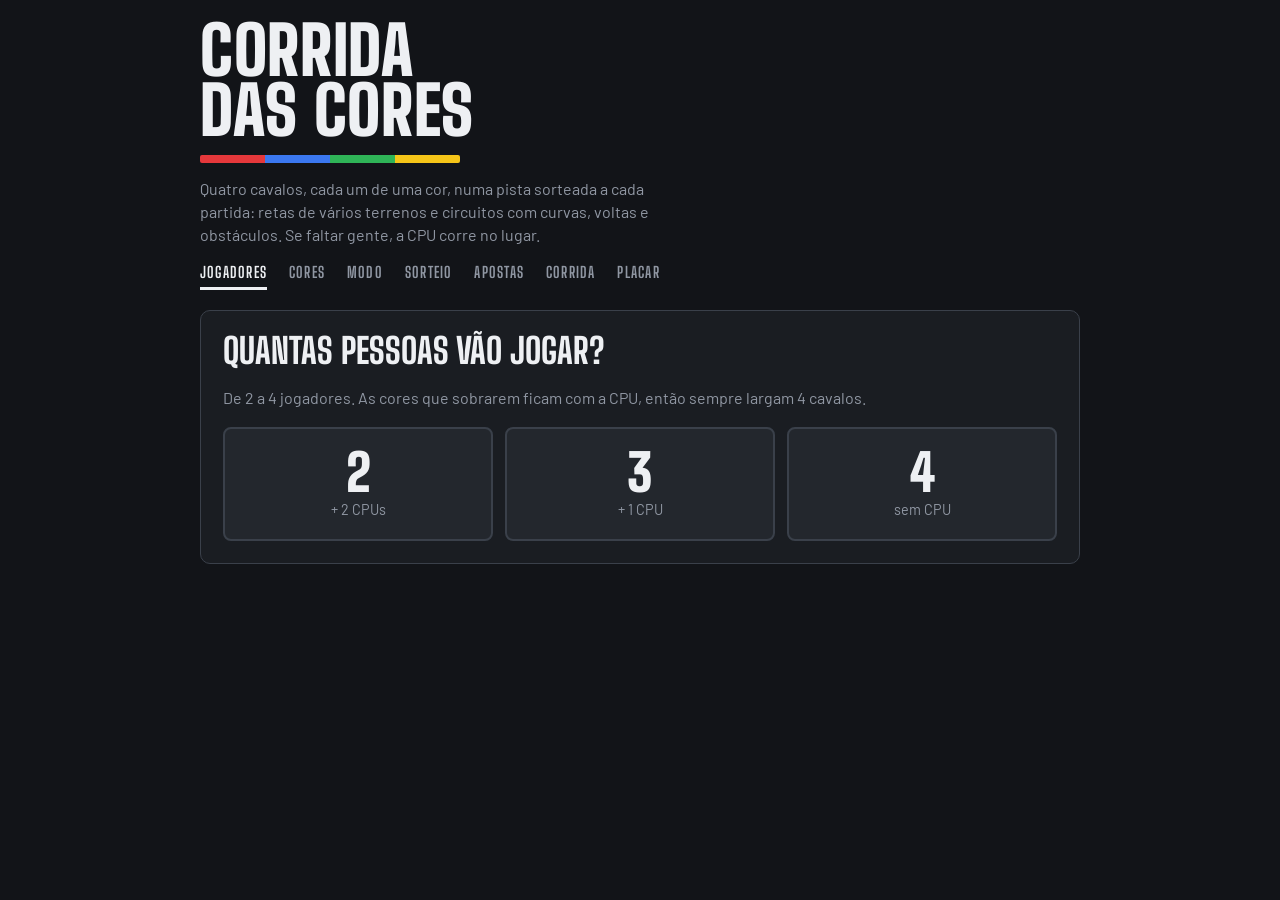
==== Corrida_das_Cores.html @ 442c58a1 "Add files via upload" ====
<!doctype html><html><head><meta charset=utf8><meta name=viewport content="width=device-width,initial-scale=1,viewport-fit=cover"><style>:root{color-scheme:light;box-sizing:border-box;padding-top:env(safe-area-inset-top,0px);padding-bottom:env(safe-area-inset-bottom,0px)}html{scroll-padding-top:env(safe-area-inset-top,0px)}body{margin:0;padding:0;font:14px -apple-system,BlinkMacSystemFont,sans-serif;background:#fff;color:#000}img{max-width:100%}[hidden]:not([hidden=until-found i]){display:none!important}</style></head><body>
<title>Corrida das Cores</title>
<meta name="claude:viewport-fit-sides" content="cover">
<link rel="preconnect" href="https://fonts.googleapis.com">
<link rel="preconnect" href="https://fonts.gstatic.com" crossorigin>
<link rel="stylesheet" href="https://fonts.googleapis.com/css2?family=Barlow:wght@400;500;600&family=Big+Shoulders+Display:wght@700;800;900&display=swap">
<style>
/* Layout: uma coluna central. Cabeçalho, trilha de etapas, painel do passo atual.
   Na corrida, a pista ocupa a largura toda e o placar fica logo abaixo. */
:root {
  --asphalt: #121418;
  --panel: #1a1d22;
  --road: #23272d;
  --line: #3a404a;
  --ink: #eef0f3;
  --muted: #9097a3;
  --red: #e5383b;
  --blue: #3b78f0;
  --green: #2fb457;
  --yellow: #f5c518;
  --display: "Big Shoulders Display", "Arial Narrow", Impact, sans-serif;
  --body: "Barlow", system-ui, -apple-system, "Segoe UI", sans-serif;
  --cw: 68px;
  --fin: 14px;
  color-scheme: dark;
}
* { box-sizing: border-box; }
[hidden] { display: none !important; }
body {
  background: var(--asphalt);
  color: var(--ink);
  font-family: var(--body);
  font-size: 16px;
  line-height: 1.45;
  padding-block: 20px 40px;
  padding-left: max(16px, env(safe-area-inset-left, 0px));
  padding-right: max(16px, env(safe-area-inset-right, 0px));
}
main { max-width: 880px; margin: 0 auto; display: flex; flex-direction: column; gap: 20px; }
button { font: inherit; color: inherit; cursor: pointer; }
button:focus-visible { outline: 3px solid var(--ink); outline-offset: 3px; }

header { display: flex; flex-direction: column; gap: 14px; }
h1 {
  margin: 0; font-family: var(--display); font-weight: 900; text-transform: uppercase;
  font-size: clamp(2.4rem, 9vw, 4.2rem); line-height: .9; letter-spacing: .01em; text-wrap: balance;
}
h1 span { display: inline-block; }
.stripe { display: flex; height: 8px; border-radius: 2px; overflow: hidden; max-width: 260px; }
.stripe i { flex: 1; }
.stripe i:nth-child(1) { background: var(--red); }
.stripe i:nth-child(2) { background: var(--blue); }
.stripe i:nth-child(3) { background: var(--green); }
.stripe i:nth-child(4) { background: var(--yellow); }
.sub { margin: 0; color: var(--muted); max-width: 52ch; }

.steps { display: flex; flex-wrap: wrap; gap: 8px 22px; margin: 0; padding: 0; list-style: none;
  font-family: var(--display); font-weight: 700; text-transform: uppercase; letter-spacing: .08em; font-size: .95rem; }
.steps li { color: var(--muted); padding-bottom: 4px; border-bottom: 3px solid transparent; }
.steps li.on { color: var(--ink); border-bottom-color: var(--ink); }
.steps li.done { color: var(--ink); opacity: .6; }

.panel { background: var(--panel); border: 1px solid var(--line); border-radius: 10px; padding: 22px; display: flex; flex-direction: column; gap: 18px; }
.panel h2 { margin: 0; font-family: var(--display); font-weight: 800; text-transform: uppercase; font-size: clamp(1.6rem, 5vw, 2.2rem); line-height: 1; text-wrap: balance; }
.panel p { margin: 0; color: var(--muted); }

.btn-row { display: flex; flex-wrap: wrap; gap: 12px; }
.btn {
  background: var(--ink); color: var(--asphalt); border: 0; border-radius: 6px; padding: 12px 22px;
  font-family: var(--display); font-weight: 800; font-size: 1.25rem; text-transform: uppercase; letter-spacing: .05em;
}
.btn:hover { background: #fff; }
.btn:disabled { opacity: .4; cursor: default; }
.btn.ghost { background: transparent; color: var(--ink); border: 2px solid var(--line); }
.btn.ghost:hover { border-color: var(--ink); background: transparent; }
.link { background: none; border: 0; padding: 0; color: var(--muted); text-decoration: underline; text-underline-offset: 3px; align-self: flex-start; }
.link:hover { color: var(--ink); }

.count-grid { display: grid; grid-template-columns: repeat(3, minmax(0, 1fr)); gap: 12px; }
.count-btn {
  background: var(--road); border: 2px solid var(--line); border-radius: 8px; padding: 18px 8px;
  display: flex; flex-direction: column; align-items: center; gap: 2px;
}
.count-btn:hover { border-color: var(--ink); }
.count-btn b { font-family: var(--display); font-weight: 900; font-size: 3.2rem; line-height: 1; }
.count-btn span { color: var(--muted); font-size: .9rem; }

.swatches { display: grid; grid-template-columns: repeat(auto-fit, minmax(140px, 1fr)); gap: 12px; }
.swatch {
  background: var(--road); border: 2px solid var(--line); border-radius: 8px; padding: 0; overflow: hidden;
  display: flex; flex-direction: column; text-align: left;
}
.swatch .chip { height: 64px; background: var(--c); }
.swatch .lbl { padding: 10px 12px; display: flex; flex-direction: column; }
.swatch .lbl b { font-family: var(--display); font-weight: 800; text-transform: uppercase; font-size: 1.3rem; line-height: 1.1; }
.swatch .lbl small { color: var(--muted); font-size: .85rem; }
.swatch:hover:not(:disabled) { border-color: var(--ink); }
.swatch:disabled { cursor: default; opacity: .45; }
.swatch:disabled .chip { background: repeating-linear-gradient(135deg, var(--c) 0 8px, rgba(0,0,0,.35) 8px 16px); }

.slots { list-style: none; margin: 0; padding: 0; display: flex; flex-direction: column; gap: 8px; }
.slots li {
  display: grid; grid-template-columns: 5.5rem minmax(0, 1fr); align-items: center; gap: 12px;
  background: var(--road); border: 1px solid var(--line); border-radius: 8px; padding: 10px 12px; min-height: 56px;
}
.slots .pn { font-family: var(--display); font-weight: 800; text-transform: uppercase; letter-spacing: .06em; color: var(--muted); }
.slots .who { display: flex; align-items: center; gap: 12px; min-width: 0; }
.slots .who i { width: 34px; height: 22px; border-radius: 4px; background: var(--c); flex: none; }
.slots .who b { font-family: var(--display); font-weight: 800; text-transform: uppercase; font-size: 1.25rem; }
.slots .who small { color: var(--muted); }
.slots .q { font-family: var(--display); font-weight: 900; font-size: 1.6rem; color: var(--line); }
.slots.rolling li { border-style: dashed; }
.slots.final li { border-color: var(--ink); }

/* Pista */
.stage { position: relative; display: flex; flex-direction: column; gap: 6px; }
.scale, .lane { display: flex; align-items: stretch; }
.scale { height: 20px; }
.lab { width: 112px; flex: none; }
.scale .run-scale { position: relative; flex: 1; min-width: 0; }
.scale span {
  position: absolute; top: 0; transform: translateX(-50%);
  font-size: .78rem; color: var(--muted); font-variant-numeric: tabular-nums; letter-spacing: .04em; white-space: nowrap;
}
.scale span.end { transform: translateX(-100%); }
.lane { height: 64px; border-radius: 8px; overflow: hidden; background: var(--road); border: 1px solid var(--line); }
.lane .run { background-color: var(--ground, var(--road)); }
.lane + .lane { margin-top: 0; }
.lane .lab {
  background: var(--panel); border-right: 1px solid var(--line); padding: 6px 10px;
  display: flex; flex-direction: column; justify-content: center; min-width: 0;
}
.lane .lab small { color: var(--muted); font-size: .72rem; text-transform: uppercase; letter-spacing: .08em; }
.lane .lab b { font-family: var(--display); font-weight: 800; text-transform: uppercase; font-size: 1.1rem; line-height: 1.1; white-space: nowrap; overflow: hidden; text-overflow: ellipsis; }
.run { position: relative; flex: 1; min-width: 0;
  background-image: repeating-linear-gradient(90deg, transparent 0 18px, var(--grain, rgba(255,255,255,.04)) 18px 20px); }
.run::before { content: ""; position: absolute; top: 0; bottom: 0; left: var(--cw); width: 2px; background: rgba(255,255,255,.55); }
.run::after {
  content: ""; position: absolute; top: 0; bottom: 0; right: 0; width: var(--fin);
  background: repeating-conic-gradient(#f4f4f4 0 25%, #111 0 50%) 0 0 / 7px 7px;
}
.run .mk { position: absolute; top: 0; bottom: 0; width: 0; border-left: 1px dashed rgba(255,255,255,.14); }
.car {
  --p: 0; position: absolute; top: 50%; width: var(--cw); aspect-ratio: 72 / 48; transform: translateY(-50%);
  left: calc((100% - var(--fin) - var(--cw)) * var(--p));
}
.car svg { display: block; width: 100%; height: 100%; overflow: visible; }
.horse-body { animation: bob .36s ease-in-out infinite; animation-play-state: paused; transform-box: view-box; }
.leg { transform-box: view-box; animation: gallop .36s ease-in-out infinite alternate; animation-play-state: paused; }
.leg.f1 { transform-origin: 46px 27px; }
.leg.f2 { transform-origin: 43px 27px; animation-direction: alternate-reverse; }
.leg.h1 { transform-origin: 24px 27px; animation-direction: alternate-reverse; }
.leg.h2 { transform-origin: 21px 27px; }
.racing .car:not(.done) .horse-body, .racing .car:not(.done) .leg { animation-play-state: running; }
@keyframes gallop { from { transform: rotate(-32deg); } to { transform: rotate(32deg); } }
@keyframes bob { 0%, 100% { transform: translateY(0); } 50% { transform: translateY(-2px); } }
.car.done svg { filter: drop-shadow(0 0 3px rgba(255,255,255,.9)); }

.overlay {
  position: absolute; inset: 26px 0 0 0; display: flex; align-items: center; justify-content: center;
  background: rgba(10,11,13,.55); border-radius: 8px; pointer-events: none; z-index: 2;
}
.overlay span {
  font-family: var(--display); font-weight: 900; text-transform: uppercase; font-size: clamp(4rem, 18vw, 8rem); line-height: 1;
  animation: pop .85s ease-out both;
}
@keyframes pop { from { transform: scale(1.5); opacity: 0; } 25% { opacity: 1; } to { transform: scale(1); opacity: 1; } }

.statusbar { display: flex; justify-content: space-between; align-items: baseline; gap: 12px; flex-wrap: wrap; }
.statusbar .st { font-family: var(--display); font-weight: 800; text-transform: uppercase; letter-spacing: .08em; color: var(--muted); }
.statusbar .clock { font-family: var(--display); font-weight: 800; font-size: 1.6rem; font-variant-numeric: tabular-nums; }

.board { list-style: none; margin: 0; padding: 0; display: flex; flex-direction: column; gap: 8px; }
.board li {
  display: grid; grid-template-columns: 2.6rem 14px minmax(0, 1fr) auto; align-items: center; gap: 12px;
  background: var(--road); border: 1px solid var(--line); border-radius: 8px; padding: 10px 14px;
}
.board .pos { font-family: var(--display); font-weight: 900; font-size: 1.6rem; line-height: 1; }
.board .dot { width: 14px; height: 14px; border-radius: 50%; background: var(--c); }
.board .nm { font-family: var(--display); font-weight: 800; text-transform: uppercase; font-size: 1.25rem; line-height: 1.1; min-width: 0; }
.board .nm small { font-family: var(--body); font-weight: 400; text-transform: none; color: var(--muted); font-size: .9rem; margin-left: 6px; }
.board .mt { font-variant-numeric: tabular-nums; color: var(--muted); font-weight: 500; }
.board li.lead { border-color: var(--ink); }
.board li.fin .mt { color: var(--ink); font-weight: 600; }

.winner { display: flex; flex-direction: column; gap: 4px; padding-bottom: 4px; }
.winner h2 { font-size: clamp(1.8rem, 7vw, 3rem); }
.winner .tag { display: inline-block; width: 44px; height: 8px; border-radius: 2px; background: var(--c); }

/* Circuitos */
#cv { display: block; width: 100%; border-radius: 8px; border: 1px solid var(--line); background: var(--road); }
.stage.circ .overlay { inset: 0; }
.trackpick .tsw.circ { background-image: none; display: flex; padding: 3px; }
.trackpick .tsw.circ svg { display: block; width: 100%; height: 100%; }

/* Divisão do bolo */
.split { display: flex; flex-direction: column; gap: 10px; }
.split .tot { font-weight: 600; font-variant-numeric: tabular-nums; }
.split ul { list-style: none; margin: 0; padding: 0; display: grid; grid-template-columns: repeat(auto-fit, minmax(120px, 1fr)); gap: 8px; }
.split li { background: var(--road); border: 1px solid var(--line); border-radius: 8px; padding: 8px 12px; display: flex; flex-direction: column; font-variant-numeric: tabular-nums; }
.split li b { font-family: var(--display); font-weight: 800; font-size: 1.3rem; line-height: 1.2; }
.split li span { color: var(--muted); font-size: .95rem; }

/* Modo de jogo */
.modes { display: grid; grid-template-columns: repeat(auto-fit, minmax(240px, 1fr)); gap: 12px; }
.mode-btn {
  background: var(--road); border: 2px solid var(--line); border-radius: 8px; padding: 18px; text-align: left;
  display: flex; flex-direction: column; gap: 8px;
}
.mode-btn:hover { border-color: var(--ink); }
.mode-btn b { font-family: var(--display); font-weight: 900; text-transform: uppercase; font-size: 1.9rem; line-height: 1; }
.mode-btn span { color: var(--muted); }

/* Placar */
#s-stats { gap: 26px; }
.stat-block { display: flex; flex-direction: column; gap: 12px; min-width: 0; }
.stat-block h3 { margin: 0; font-family: var(--display); font-weight: 800; text-transform: uppercase; letter-spacing: .06em; font-size: 1.25rem; }
.note { font-size: .9rem; }
.podium { display: flex; align-items: flex-end; justify-content: center; gap: 10px; padding-top: 8px; }
.pod { flex: 1; min-width: 0; max-width: 200px; display: flex; flex-direction: column; align-items: center; gap: 8px; text-align: center; }
.pod .who { display: flex; flex-direction: column; align-items: center; min-width: 0; max-width: 100%; }
.pod .who b { font-family: var(--display); font-weight: 800; text-transform: uppercase; font-size: 1.15rem; line-height: 1.1; overflow-wrap: anywhere; }
.pod .who small { color: var(--muted); font-variant-numeric: tabular-nums; }
.pod .step {
  width: 100%; background: var(--road); border: 1px solid var(--line); border-top: 6px solid var(--c); border-radius: 6px 6px 0 0;
  display: flex; align-items: center; justify-content: center; font-family: var(--display); font-weight: 900; font-size: 2.4rem;
}
.pod.p1 .step { height: 120px; border-color: var(--ink); border-top-color: var(--c); }
.pod.p2 .step { height: 88px; }
.pod.p3 .step { height: 64px; }
.tscroll { overflow-x: auto; }
table.st { width: 100%; border-collapse: collapse; font-variant-numeric: tabular-nums; }
table.st th, table.st td { padding: 9px 10px; text-align: center; border-bottom: 1px solid var(--line); white-space: nowrap; }
table.st th { color: var(--muted); font-weight: 600; font-size: .85rem; text-transform: uppercase; letter-spacing: .06em; }
table.st th:first-child, table.st td:first-child { text-align: left; }
table.st .pl { display: inline-flex; align-items: center; gap: 8px; font-family: var(--display); font-weight: 800; text-transform: uppercase; font-size: 1.1rem; }
table.st .pl i { width: 12px; height: 12px; border-radius: 50%; background: var(--c); flex: none; }
table.st td.top { background: rgba(255,255,255,.09); font-weight: 700; }
table.st tr.is-idiot td { background: rgba(229,56,59,.16); }
.two { display: grid; grid-template-columns: repeat(auto-fit, minmax(220px, 1fr)); gap: 22px; }
.rank { list-style: none; margin: 10px 0 0; padding: 0; display: flex; flex-direction: column; gap: 6px; }
.rank li { display: flex; justify-content: space-between; align-items: center; gap: 12px; border-bottom: 1px solid var(--line); padding-bottom: 6px; font-variant-numeric: tabular-nums; }
.rank .pl { display: inline-flex; align-items: center; gap: 8px; font-family: var(--display); font-weight: 800; text-transform: uppercase; font-size: 1.1rem; }
.rank .pl i { width: 12px; height: 12px; border-radius: 50%; background: var(--c); flex: none; }
.rank .up { color: var(--green); font-weight: 600; }
.rank .down { color: #ff8a8c; font-weight: 600; }
.idiot { border: 2px solid #8f2a2c; border-radius: 10px; padding: 16px; background: rgba(229,56,59,.06); }
.idiot-who { font-family: var(--display); font-weight: 900; text-transform: uppercase; font-size: clamp(1.8rem, 7vw, 2.8rem); line-height: 1; display: flex; align-items: center; gap: 12px; flex-wrap: wrap; }
.idiot-who i { width: 22px; height: 22px; border-radius: 50%; background: var(--c); flex: none; }
.idiot-who small { font-family: var(--body); font-weight: 400; text-transform: none; font-size: 1rem; color: var(--muted); }

/* Sorteio da pista */
.trackpick {
  display: grid; grid-template-columns: 84px minmax(0, 1fr); gap: 14px; align-items: center;
  background: var(--road); border: 1px solid var(--line); border-radius: 8px; padding: 12px 14px;
}
.trackpick .tsw { height: 56px; border-radius: 6px; background-color: var(--ground); border: 1px solid rgba(255,255,255,.18);
  background-image: repeating-linear-gradient(90deg, transparent 0 10px, var(--grain) 10px 12px); }
.trackpick b { font-family: var(--display); font-weight: 800; text-transform: uppercase; font-size: 1.5rem; line-height: 1.1; display: block; }
.trackpick small { color: var(--muted); display: block; }
.trackpick.empty .tsw { background-image: none; background-color: var(--line); }
.trackpick.empty b { color: var(--muted); }
.trackpick.rolling { border-style: dashed; }
.trackpick.final { border-color: var(--ink); }
.trk { margin: 0; }

/* Apostas */
#bet-form, #bet-over { display: flex; flex-direction: column; gap: 18px; }
.bet-head { display: flex; flex-direction: column; gap: 10px; }
.bets { display: flex; flex-direction: column; gap: 10px; }
.bet {
  display: grid; grid-template-columns: minmax(0, 1fr) auto; gap: 10px 16px; align-items: center;
  background: var(--road); border: 1px solid var(--line); border-radius: 8px; padding: 12px 14px;
}
.bet .who { display: flex; align-items: center; gap: 12px; min-width: 0; }
.bet .who i { width: 34px; height: 22px; border-radius: 4px; background: var(--c); flex: none; }
.bet .who b { font-family: var(--display); font-weight: 800; text-transform: uppercase; font-size: 1.25rem; line-height: 1.1; display: block; }
.bet .who small { color: var(--muted); font-variant-numeric: tabular-nums; }
.bet .inp { display: flex; align-items: center; gap: 8px; }
.bet .inp span { font-family: var(--display); font-weight: 800; font-size: 1.4rem; }
.bet input {
  width: 7.5rem; background: var(--asphalt); color: var(--ink); border: 2px solid var(--line); border-radius: 6px;
  padding: 8px 10px; font: 600 1.15rem var(--body); font-variant-numeric: tabular-nums;
}
.bet input:focus-visible { outline: 3px solid var(--ink); outline-offset: 2px; }
.bet input[aria-invalid="true"] { border-color: var(--red); }
.bet .all { background: transparent; border: 2px solid var(--line); border-radius: 6px; padding: 8px 12px; font-weight: 600; }
.bet .all:hover { border-color: var(--ink); }
.bet .err { grid-column: 1 / -1; color: #ff8a8c; font-size: .9rem; min-height: 0; }
.bet .err:empty { display: none; }
.payout { list-style: none; margin: 8px 0 0; padding: 0; display: flex; flex-direction: column; gap: 6px; }
.payout li { display: flex; justify-content: space-between; gap: 12px; font-variant-numeric: tabular-nums; border-bottom: 1px solid var(--line); padding-bottom: 6px; }
.payout .up { color: var(--green); font-weight: 600; }
.payout .down { color: #ff8a8c; font-weight: 600; }

@media (max-width: 560px) {
  :root { --cw: 54px; }
  .bet { grid-template-columns: minmax(0, 1fr); }
  .bet input { width: 100%; min-width: 0; }
  .bet .inp { flex-wrap: wrap; }
  .lab { width: 64px; }
  .lane .lab { padding: 4px 6px; }
  .lane .lab b { font-size: .95rem; }
  .lane .lab small { display: none; }
  .lane { height: 58px; }
  .panel { padding: 16px; }
  .slots li { grid-template-columns: 4.2rem minmax(0, 1fr); }
  .board li { grid-template-columns: 2.2rem 12px minmax(0, 1fr) auto; gap: 8px; padding: 9px 10px; }
  .board .nm small { display: block; margin-left: 0; }
}
@media (prefers-reduced-motion: reduce) { .overlay span { animation: none; } }
</style>

<main>
  <header>
    <h1>Corrida<br>das Cores</h1>
    <div class="stripe" aria-hidden="true"><i></i><i></i><i></i><i></i></div>
    <p class="sub">Quatro cavalos, cada um de uma cor, numa pista sorteada a cada partida: retas de vários terrenos e circuitos com curvas, voltas e obstáculos. Se faltar gente, a CPU corre no lugar.</p>
    <ol class="steps" id="steps" aria-label="Etapas do jogo">
      <li data-s="count">Jogadores</li>
      <li data-s="pick">Cores</li>
      <li data-s="mode">Modo</li>
      <li data-s="draw">Sorteio</li>
      <li data-s="bet">Apostas</li>
      <li data-s="race">Corrida</li>
      <li data-s="final">Placar</li>
    </ol>
  </header>

  <section class="panel" id="s-count">
    <h2>Quantas pessoas vão jogar?</h2>
    <p>De 2 a 4 jogadores. As cores que sobrarem ficam com a CPU, então sempre largam 4 cavalos.</p>
    <div class="count-grid">
      <button class="count-btn" data-n="2"><b>2</b><span>+ 2 CPUs</span></button>
      <button class="count-btn" data-n="3"><b>3</b><span>+ 1 CPU</span></button>
      <button class="count-btn" data-n="4"><b>4</b><span>sem CPU</span></button>
    </div>
  </section>

  <section class="panel" id="s-pick" hidden>
    <h2 id="pick-title">Jogador 1, escolha sua cor</h2>
    <p id="pick-hint">Cada cor só pode ser escolhida uma vez.</p>
    <div class="swatches" id="swatches"></div>
    <button class="link" id="pick-back">Voltar e mudar o número de jogadores</button>
  </section>

  <section class="panel" id="s-mode" hidden>
    <h2>Como vocês querem jogar?</h2>
    <p>A escolha vale até o fim do jogo. No modo diversão são 100 corridas. No competitivo, o jogo para na corrida 10 se todos ainda tiverem moedas; se alguém zerar, segue até 100. Quando acabar, ou se restarem menos de dois jogadores com moedas, aparece o placar final com o pódio, as posições e O idiota.</p>
    <div class="modes">
      <button class="mode-btn" data-mode="fun">
        <b>Por diversão</b>
        <span>Sem apostas e sem moedas. Vale só a corrida, e o placar final conta vitórias, posições e tropeços.</span>
      </button>
      <button class="mode-btn" data-mode="comp">
        <b>Competitivo</b>
        <span>Cada um começa com $ 1.000 e aposta antes de cada corrida. O total apostado vira um bolo, dividido pela ordem de chegada dos apostadores. O placar final inclui quem mais ganhou e quem mais perdeu moedas.</span>
      </button>
    </div>
    <button class="link" id="mode-back">Voltar e mudar o número de jogadores</button>
  </section>

  <section class="panel" id="s-draw" hidden>
    <h2 id="draw-title">Sorteio da pista e das raias</h2>
    <p id="draw-hint">Cada partida corre numa pista diferente da anterior, com terreno e distância próprios. Depois sai a raia de cada cavalo: a 1 fica no topo e a 4 embaixo. Todas as raias são iguais.</p>
    <div class="trackpick" id="trackpick"></div>
    <ul class="slots" id="slots"></ul>
    <div class="btn-row">
      <button class="btn" id="draw-btn">Sortear pista e raias</button>
      <button class="btn ghost" id="draw-new">Novo jogo</button>
    </div>
  </section>

  <section class="panel" id="s-bet" hidden>
    <div id="bet-form">
      <div class="bet-head">
        <h2>Façam suas apostas</h2>
        <p class="trk" id="bet-track"></p>
        <p>Cada jogador aposta no próprio cavalo. A aposta mínima é 10% do saldo (arredondado para cima), e 20% para quem lidera o placar sozinho. Quem tem pouco saldo pode apostar tudo o que tiver. Não vale apostar 0. Todas as apostas formam um bolo, dividido pela ordem de chegada dos cavalos dos apostadores, como na tabela abaixo. A divisão está definida antes da largada. Moeda de jogo, sem valor real.</p>
      </div>
      <div class="bets" id="bets"></div>
      <div class="split" id="split"></div>
      <div class="btn-row">
        <button class="btn" id="bet-go" disabled>Largar</button>
        <button class="btn ghost" id="bet-new">Novo jogo</button>
      </div>
    </div>
  </section>

  <section class="panel" id="s-race-panel" hidden>
    <div class="statusbar">
      <span class="st" id="race-state">Prepare-se</span>
      <span class="clock" id="clock">0,00 s</span>
    </div>
    <div class="stage" id="stage">
      <div class="scale"><div class="lab"></div><div class="run-scale" id="scale"></div></div>
      <div id="lanes"></div>
      <canvas id="cv" hidden aria-label="Circuito de corrida visto de cima"></canvas>
      <div class="overlay" id="overlay" hidden><span id="ov-txt"></span></div>
    </div>
  </section>

  <section class="panel" id="s-board" hidden>
    <div class="winner" id="winner" hidden>
      <span class="tag" id="winner-tag"></span>
      <h2 id="winner-title"></h2>
      <p id="winner-sub"></p>
      <ul class="payout" id="payout"></ul>
    </div>
    <ol class="board" id="board"></ol>
    <div class="btn-row" id="end-btns" hidden>
      <button class="btn" id="again">Revanche</button>
      <button class="btn ghost" id="newgame">Novo jogo</button>
    </div>
  </section>

  <section class="panel" id="s-stats" hidden>
    <div class="stat-block">
      <h2>Fim de jogo</h2>
      <p id="stats-sub"></p>
    </div>
    <div class="stat-block">
      <h3>Pódio</h3>
      <div class="podium" id="podium"></div>
      <p class="note" id="podium-note"></p>
    </div>
    <div class="stat-block">
      <h3>Quem ficou mais em cada posição</h3>
      <div class="tscroll"><table class="st" id="pos-table"></table></div>
      <p class="note">Quem tem mais vezes em cada posição aparece destacado.</p>
    </div>
    <div class="stat-block" id="coin-blocks" hidden>
      <div class="two">
        <div><h3>Quem mais ganhou</h3><ol class="rank" id="rank-won"></ol></div>
        <div><h3>Quem mais perdeu</h3><ol class="rank" id="rank-lost"></ol></div>
      </div>
    </div>
    <div class="stat-block idiot">
      <h3>O idiota</h3>
      <div class="idiot-who" id="idiot-who"></div>
      <div class="tscroll"><table class="st" id="idiot-table"></table></div>
      <p class="note" id="idiot-note"></p>
    </div>
    <div class="btn-row"><button class="btn" id="final-new">Novo jogo</button></div>
  </section>
</main>

<script>
(function () {
  var COLORS = [
    { id: "red",    name: "Vermelho", hex: "#e5383b", tc: "#fff" },
    { id: "blue",   name: "Azul",     hex: "#3b78f0", tc: "#fff" },
    { id: "green",  name: "Verde",    hex: "#2fb457", tc: "#fff" },
    { id: "yellow", name: "Amarelo",  hex: "#f5c518", tc: "#1a1400" }
  ];
  /* Cada pista tem terreno, distância e duração média próprios. Valem igual para as 4 raias.
     kind "reta": linha reta. kind "circuito": curvas, voltas e obstáculos vistos de cima.
     Em circuito, patches são trechos da volta (a e b de 0 a 1) e hurdles são saltos. */
  var TRACKS = [
    { id: "grama",  kind: "reta", name: "Grama",       len: 100, dur: 13.5, vol: 1.0, ground: "#2f5b35", grain: "rgba(255,255,255,.06)", note: "Reta de terreno firme, equilibrada." },
    { id: "areia",  kind: "reta", name: "Areia",       len: 120, dur: 17,   vol: 1.1, ground: "#8a7344", grain: "rgba(0,0,0,.12)",       note: "Reta pesada, ritmo mais lento." },
    { id: "lama",   kind: "reta", name: "Lama",        len: 80,  dur: 16,   vol: 1.6, ground: "#4a3626", grain: "rgba(0,0,0,.25)",       note: "Reta curta e escorregadia, muita surpresa." },
    { id: "neve",   kind: "reta", name: "Neve",        len: 150, dur: 20,   vol: 0.8, ground: "#6d7f92", grain: "rgba(255,255,255,.16)", note: "Reta longa e constante." },
    { id: "terra",  kind: "reta", name: "Terra batida", len: 200, dur: 26,  vol: 1.2, ground: "#6a4a30", grain: "rgba(0,0,0,.18)",       note: "A reta mais longa, quem aguenta vence." },
    { id: "oval", kind: "circuito", name: "Hipódromo", closed: true, laps: 3, lapM: 400, dur: 36, vol: 1.0,
      pts: [[260,130],[500,105],[740,130],[880,300],[740,470],[500,495],[260,470],[120,300]],
      grass: "#27492c", dirt: "#b38b57", rail: "#ecebe6",
      patches: [{ a: .40, b: .47, type: "turbo", mult: 1.45 }], hurdles: [],
      note: "Oval clássico de 3 voltas, com uma faixa de turbo na curva." },
    { id: "oito", kind: "circuito", name: "Circuito em oito", closed: true, laps: 2, lapM: 500, dur: 30, vol: 1.1,
      fn: function (u) { var t = u * Math.PI * 2; return [500 + 380 * Math.sin(t), 300 + 190 * Math.sin(2 * t)]; },
      grass: "#2c4a3a", dirt: "#a98a66", rail: "#e9e7df",
      patches: [{ a: .08, b: .14, type: "lama", mult: .6 }, { a: .58, b: .64, type: "turbo", mult: 1.45 }], hurdles: [.30, .80],
      note: "2 voltas num oito. Os cavalos cruzam no meio, com lama, turbo e dois saltos." },
    { id: "serpentina", kind: "circuito", name: "Serpentina", closed: false, laps: 1, lapM: 900, dur: 24, vol: 1.2,
      pts: [[70,520],[330,525],[560,518],[680,515],[775,475],[815,380],[775,285],[680,245],[500,245],[380,245],[260,245],[200,243],[145,218],[115,157],[145,96],[200,71],[260,68],[420,70],[660,80],[880,100],[940,110]],
      grass: "#3a4a2a", dirt: "#9c7b52", rail: "#f1efe8",
      patches: [{ a: .28, b: .36, type: "lama", mult: .6 }, { a: .72, b: .79, type: "turbo", mult: 1.45 }], hurdles: [.55],
      note: "Largada e chegada em pontos diferentes, com curvas em S, lama, salto e turbo." },
    { id: "ferradura", kind: "circuito", name: "Ferradura", closed: true, laps: 3, lapM: 450, dur: 40, vol: 1.0,
      pts: [[180,190],[430,110],[690,130],[860,240],[830,390],[650,470],[480,390],[340,470],[170,430],[100,320]],
      grass: "#2a4631", dirt: "#b58f5e", rail: "#efede6",
      patches: [{ a: .80, b: .88, type: "lama", mult: .6 }], hurdles: [.15, .55],
      note: "3 voltas num circuito irregular, com dois saltos e um trecho de lama." }
  ];
  TRACKS.forEach(function (t) { if (t.kind === "circuito") t.len = t.lapM * t.laps; });
  function isCirc(t) { return t.kind === "circuito"; }
  function tl(t) {
    return isCirc(t) ? t.name + ", " + t.laps + (t.laps > 1 ? " voltas" : " volta") + ", " + t.len + " m" : t.name + ", " + t.len + " m";
  }
  var track = TRACKS[0], lastTrackId = null, MEAN = 1 / 13.5, K = 1;
  var $ = function (s) { return document.querySelector(s); };
  var panels = {
    count: [$("#s-count")],
    pick:  [$("#s-pick")],
    draw:  [$("#s-draw")],
    bet:   [$("#s-bet")],
    race:  [$("#s-race-panel"), $("#s-board")]
  };
  panels.final = [$("#s-stats")];
  panels.mode = [$("#s-mode")];
  var stepEls = Array.prototype.slice.call(document.querySelectorAll("#steps li"));
  var order = ["count", "pick", "mode", "draw", "bet", "race", "final"];
  var START_COINS = 1000;
  function money(n) { return "$ " + n.toLocaleString("pt-BR"); }

  var humans = 0, picks = [], roster = [], lanes = [], mode = null, raceNo = 0, endReason = null;
  var MAX_RACES = 100, SOLVENT_RACES = 10;
  /* No competitivo, se todos os jogadores ainda têm moedas, o jogo para na corrida 10.
     Se alguém zerou o saldo (e ainda restam 2 com moedas), segue até MAX_RACES. */
  function roundLimit() {
    if (mode === "comp" && roster.length && roster.every(function (r) { return !r.human || r.bal > 0; })) return Math.min(SOLVENT_RACES, MAX_RACES);
    return MAX_RACES;
  }
  function roundLabel() { return "Corrida " + (raceNo + 1) + " de " + roundLimit(); }
  var SPLITS = { 2: [75, 25], 3: [55, 30, 15], 4: [50, 25, 15, 10] };
  var token = 0, raf = 0, timers = [];

  function fmt(t) { return t.toFixed(2).replace(".", ",") + " s"; }
  function shuffle(a) {
    a = a.slice();
    for (var i = a.length - 1; i > 0; i--) {
      var j = Math.floor(Math.random() * (i + 1)); var t = a[i]; a[i] = a[j]; a[j] = t;
    }
    return a;
  }
  var ivl = 0;
  function clearTimers() { timers.forEach(clearTimeout); timers = []; cancelAnimationFrame(raf); clearInterval(ivl); }
  function later(fn, ms) { var id = setTimeout(fn, ms); timers.push(id); return id; }

  function show(name) {
    Object.keys(panels).forEach(function (k) { panels[k].forEach(function (el) { el.hidden = k !== name; }); });
    var idx = order.indexOf(name);
    stepEls.forEach(function (li, i) {
      li.hidden = li.getAttribute("data-s") === "bet" && mode === "fun";
      li.className = i === idx ? "on" : (i < idx ? "done" : "");
      if (i === idx) li.setAttribute("aria-current", "step"); else li.removeAttribute("aria-current");
    });
  }

  function reset() {
    token++; clearTimers();
    humans = 0; picks = []; roster = []; lanes = []; mode = null; raceNo = 0; endReason = null;
    show("count");
  }

  /* 1. Quantidade de jogadores */
  Array.prototype.forEach.call(document.querySelectorAll(".count-btn"), function (b) {
    b.addEventListener("click", function () {
      humans = parseInt(b.getAttribute("data-n"), 10); picks = [];
      renderPick(); show("pick");
    });
  });

  /* 2. Escolha das cores */
  function renderPick() {
    var n = picks.length + 1;
    $("#pick-title").textContent = "Jogador " + n + ", escolha sua cor";
    $("#pick-hint").textContent = "Faltam " + (humans - picks.length) + " de " + humans + " jogadores escolherem. Cada cor só pode ser escolhida uma vez.";
    var html = COLORS.map(function (c) {
      var who = picks.indexOf(c.id);
      return '<button class="swatch" data-id="' + c.id + '" style="--c:' + c.hex + '"' + (who >= 0 ? " disabled" : "") + '>' +
        '<span class="chip"></span><span class="lbl"><b>' + c.name + '</b><small>' +
        (who >= 0 ? "Jogador " + (who + 1) : "Livre") + "</small></span></button>";
    }).join("");
    $("#swatches").innerHTML = html;
  }
  $("#swatches").addEventListener("click", function (e) {
    var b = e.target.closest(".swatch"); if (!b || b.disabled) return;
    picks.push(b.getAttribute("data-id"));
    if (picks.length < humans) { renderPick(); return; }
    buildRoster(); show("mode");
  });
  $("#pick-back").addEventListener("click", reset);
  $("#mode-back").addEventListener("click", reset);
  Array.prototype.forEach.call(document.querySelectorAll(".mode-btn"), function (b) {
    b.addEventListener("click", function () { mode = b.getAttribute("data-mode"); renderDraw(); show("draw"); });
  });

  function buildRoster() {
    var cpu = 0, cpuTotal = COLORS.length - humans;
    roster = COLORS.map(function (c) {
      var idx = picks.indexOf(c.id);
      if (idx >= 0) return { color: c, human: true, name: "Jogador " + (idx + 1), tag: "J" + (idx + 1), bal: START_COINS, bet: 0, st: { wins: 0, pos: [0, 0, 0, 0], races: 0, won: 0, lost: 0, stumbles: 0, last: 0 } };
      cpu++;
      return { color: c, human: false, name: cpuTotal > 1 ? "CPU " + cpu : "CPU", tag: "CPU", bal: 0, bet: 0 };
    });
  }

  /* 3. Sorteio da pista e das raias */
  var drawn = false, rolling = false;
  function slotsHtml(list) {
    return list.map(function (r, i) {
      return "<li><span class=\"pn\">Raia " + (i + 1) + "</span>" + (r
        ? '<span class="who" style="--c:' + r.color.hex + '"><i></i><b>' + r.color.name + "</b><small>" + r.name + "</small></span>"
        : '<span class="q">?</span>') + "</li>";
    }).join("");
  }
  function trackHtml(t) {
    if (!t) return '<div class="tsw"></div><div><b>Pista ?</b><small>Ainda não sorteada</small></div>';
    if (isCirc(t)) {
      var P = buildPath(t), pts = [], k;
      for (k = 0; k <= NS; k += 15) pts.push(P.x[k].toFixed(0) + "," + P.y[k].toFixed(0));
      if (t.closed) pts.push(P.x[0].toFixed(0) + "," + P.y[0].toFixed(0));
      return '<div class="tsw circ" style="background-color:' + t.grass + '"><svg viewBox="0 0 1000 600" preserveAspectRatio="xMidYMid meet" aria-hidden="true">' +
        '<polyline points="' + pts.join(" ") + '" fill="none" stroke="' + t.dirt + '" stroke-width="90" stroke-linejoin="round" stroke-linecap="round"/></svg></div>' +
        "<div><b>" + t.name + " · " + t.laps + (t.laps > 1 ? " voltas" : " volta") + "</b><small>" + t.note + "</small></div>";
    }
    return '<div class="tsw" style="--ground:' + t.ground + ';--grain:' + t.grain + '"></div><div><b>' + t.name + " · " + t.len + ' m</b><small>' + t.note + "</small></div>";
  }
  function pickTrack() {
    if (window.__corridaForce) {
      var f = TRACKS.filter(function (t) { return t.id === window.__corridaForce; })[0];
      if (f) return f;
    }
    var pool = TRACKS.filter(function (t) { return t.id !== lastTrackId; });
    return pool[Math.floor(Math.random() * pool.length)];
  }
  function renderDraw() {
    drawn = false; rolling = false; lanes = [];
    $("#trackpick").className = "trackpick empty"; $("#trackpick").innerHTML = trackHtml(null);
    $("#slots").className = "slots";
    $("#slots").innerHTML = slotsHtml([null, null, null, null]);
    $("#draw-btn").textContent = "Sortear pista e raias"; $("#draw-btn").disabled = false;
    $("#draw-title").textContent = roundLabel() + " · Sorteio da pista e das raias";
  }
  $("#draw-btn").addEventListener("click", function () {
    if (rolling) return;
    if (drawn) { if (mode === "comp") enterBet(); else startRace(); return; }
    rolling = true; var btn = $("#draw-btn"); btn.disabled = true;
    $("#slots").className = "slots rolling";
    $("#trackpick").className = "trackpick rolling";
    var chosen = pickTrack();
    var ticks = 0;
    (function spin() {
      ticks++;
      if (ticks < 20) {
        $("#slots").innerHTML = slotsHtml(shuffle(roster));
        $("#trackpick").innerHTML = trackHtml(TRACKS[Math.floor(Math.random() * TRACKS.length)]);
        later(spin, 60 + ticks * 6);
      } else {
        lanes = shuffle(roster);
        track = chosen; lastTrackId = chosen.id;
        MEAN = 1 / track.dur; K = 13.5 / track.dur;
        $("#trackpick").className = "trackpick final"; $("#trackpick").innerHTML = trackHtml(track);
        $("#slots").className = "slots final";
        $("#slots").innerHTML = slotsHtml(lanes);
        $("#draw-title").textContent = roundLabel() + " · Pista e raias definidas";
        rolling = false; drawn = true; btn.disabled = false; btn.textContent = mode === "comp" ? "Ir para as apostas" : "Ir para a largada";
      }
    })();
  });
  $("#draw-new").addEventListener("click", reset);

  /* 3b. Apostas */
  function bettors() { return roster.filter(function (r) { return r.human && r.bal > 0; }); }

  /* Aposta mínima proporcional ao saldo. O líder isolado paga um percentual maior,
     para não ficar apostando pouco só para ninguém alcançá-lo. */
  var MIN_PCT = 10, LEADER_MIN_PCT = 20;
  function isLeader(r) {
    var act = bettors();
    return act.length > 1 && act.every(function (o) { return o === r || r.bal > o.bal; });
  }
  function minBetFor(r) {
    var pct = isLeader(r) ? LEADER_MIN_PCT : MIN_PCT;
    return Math.min(r.bal, Math.max(1, Math.ceil(r.bal * pct / 100)));
  }

  function enterBet() {
    if (bettors().length < 2) { showFinal("Não restam dois jogadores com moedas para apostar."); return; }
    roster.forEach(function (r) { r.bet = 0; });
    $("#bet-track").textContent = roundLabel() + ". Pista da partida: " + tl(track) + ". " + track.note;
    $("#bets").innerHTML = lanes.map(function (r, i) {
      if (!r.human) return "";
      if (r.bal <= 0) {
        return '<div class="bet" style="--c:' + r.color.hex + '"><div class="who"><i></i><span><b>' + r.name + " · " + r.color.name +
          '</b><small>Sem moedas. Fora das apostas, o cavalo corre mesmo assim.</small></span></div></div>';
      }
      var minB = minBetFor(r), lead = isLeader(r), def = Math.min(r.bal, Math.max(100, minB));
      return '<div class="bet" style="--c:' + r.color.hex + '" data-i="' + i + '"><div class="who"><i></i><span><b>' + r.name + " · " + r.color.name +
        "</b><small>Raia " + (i + 1) + " · saldo " + money(r.bal) + " · mínimo " + money(minB) + (lead ? " (líder paga mais)" : "") + '</small></span></div>' +
        '<div class="inp"><span aria-hidden="true">$</span><input id="bet-' + i + '" type="number" inputmode="numeric" min="' + minB + '" max="' + r.bal +
        '" step="1" value="' + def + '" aria-label="Aposta de ' + r.name + '"><button class="all" type="button" data-all="' + i + '">Tudo</button></div>' +
        '<div class="err" id="err-' + i + '" role="alert"></div></div>';
    }).join("");
    validateBets();
    show("bet");
  }

  /* Divisão do bolo pela posição entre os apostadores. A soma é sempre 100%. */
  function payoutsFor(n, pot) {
    var pct = SPLITS[n] || [100], amts = pct.map(function (x) { return Math.floor(pot * x / 100); });
    amts[0] += pot - amts.reduce(function (a, b) { return a + b; }, 0);
    return amts;
  }
  function updateSplit() {
    var act = bettors(), n = act.length, pot = act.reduce(function (a, r) { return a + r.bet; }, 0), amts = payoutsFor(n, pot), pct = SPLITS[n] || [100];
    $("#split").innerHTML = '<div class="tot">Total em jogo: ' + money(pot) + " (100%)</div><ul>" + amts.map(function (v, k) {
      return "<li><b>" + (k + 1) + "º · " + pct[k] + "%</b><span>" + money(v) + "</span></li>";
    }).join("") + "</ul>";
  }

  function validateBets() {
    var ok = true;
    lanes.forEach(function (r, i) {
      if (!r.human || r.bal <= 0) return;
      var inp = $("#bet-" + i), err = $("#err-" + i), raw = inp.value.trim(), v = Number(raw), msg = "";
      if (raw === "" || !isFinite(v)) msg = "Digite um valor entre " + money(minBetFor(r)) + " e " + money(r.bal) + ".";
      else if (v % 1 !== 0) msg = "Use um número inteiro de moedas.";
      else if (v < minBetFor(r)) msg = "A aposta mínima para você é " + money(minBetFor(r)) + (isLeader(r) ? ", porque você lidera o placar." : ", " + MIN_PCT + "% do seu saldo.");
      else if (v > r.bal) msg = "Você só tem " + money(r.bal) + ".";
      err.textContent = msg; inp.setAttribute("aria-invalid", msg ? "true" : "false");
      if (msg) ok = false; else r.bet = v;
    });
    $("#bet-go").disabled = !ok;
    updateSplit();
    return ok;
  }

  $("#bets").addEventListener("input", validateBets);
  $("#bets").addEventListener("click", function (e) {
    var b = e.target.closest("[data-all]"); if (!b) return;
    var i = parseInt(b.getAttribute("data-all"), 10);
    $("#bet-" + i).value = lanes[i].bal; validateBets();
  });
  $("#bet-go").addEventListener("click", function () { if (validateBets()) startRace(); });
  $("#bet-new").addEventListener("click", reset);
  $("#final-new").addEventListener("click", reset);

  function showFinal(reason) {
    token++; clearTimers();
    renderStats(reason);
    show("final");
  }

  /* 4. Corrida */
  var runs = [], cars = [], lis = [], t0 = 0, lastT = 0, finishedCount = 0, ended = false;

  /* Cavalo de lado, virado para a direita. As pernas giram a partir do quadril. */
  function horseSvg(r) {
    var leg = function (cls, x) {
      return '<g class="leg ' + cls + '"><path d="M' + x + ' 27 L' + x + ' 43" stroke="var(--c)" stroke-width="4" stroke-linecap="round" fill="none"/>' +
        '<path d="M' + x + ' 40 L' + x + ' 44" stroke="#0b0c0e" stroke-width="4.4" stroke-linecap="round" fill="none"/></g>';
    };
    return '<svg viewBox="0 0 72 48" aria-hidden="true">' +
      leg("h2", 21) + leg("f2", 43) +
      '<g class="horse-body">' +
      '<path d="M16 19 Q5 22 7 36" stroke="#14110f" stroke-width="3.6" stroke-linecap="round" fill="none"/>' +
      '<ellipse cx="33" cy="21" rx="18" ry="8.5" fill="var(--c)"/>' +
      '<path d="M45 18 L53 5 L60 3 L71 12 L69 16 L61 13 L57 15 L52 25 Z" fill="var(--c)"/>' +
      '<path d="M57 3 L58.5 -1 L61 3 Z" fill="var(--c)"/>' +
      '<path d="M52 4 Q45 8 43 17" stroke="#14110f" stroke-width="3.4" stroke-linecap="round" fill="none"/>' +
      '<circle cx="63" cy="8" r="1.1" fill="#14110f"/>' +
      '<rect x="24" y="14" width="18" height="11" rx="2.5" fill="rgba(0,0,0,.58)"/>' +
      '<text x="33" y="22.2" text-anchor="middle" font-size="' + (r.tag.length > 2 ? 7 : 8) + '" font-weight="900" fill="#fff" ' +
      'style="font-family:var(--display)">' + r.tag + "</text></g>" +
      leg("h1", 24) + leg("f1", 46) + "</svg>";
  }

  /* ---------- Circuitos: geometria ---------- */
  var LANE_W = 28, WORLD_W = 1000, WORLD_H = 600, NS = 900;

  function catmull(P, closed, u) {
    var n = P.length, segs = closed ? n : n - 1, f = u * segs, i = Math.min(Math.floor(f), segs - 1), t = f - i, t2 = t * t, t3 = t2 * t;
    function g(k) { return closed ? P[((k % n) + n) % n] : P[Math.max(0, Math.min(n - 1, k))]; }
    var p0 = g(i - 1), p1 = g(i), p2 = g(i + 1), p3 = g(i + 2);
    function c(a, b, cc, d) { return 0.5 * (2 * b + (-a + cc) * t + (2 * a - 5 * b + 4 * cc - d) * t2 + (-a + 3 * b - 3 * cc + d) * t3); }
    return [c(p0[0], p1[0], p2[0], p3[0]), c(p0[1], p1[1], p2[1], p3[1])];
  }

  /* Reamostra a curva em NS+1 pontos igualmente espaçados e guarda tangente e normal de cada um. */
  function buildPath(def) {
    if (def._path) return def._path;
    var M = 4000, raw = [], cum = [0], i, k;
    for (i = 0; i <= M; i++) {
      var u = i / M;
      raw.push(def.fn ? def.fn(u) : catmull(def.pts, def.closed, u));
    }
    for (i = 1; i <= M; i++) cum.push(cum[i - 1] + Math.hypot(raw[i][0] - raw[i - 1][0], raw[i][1] - raw[i - 1][1]));
    var total = cum[M], P = { x: [], y: [], tx: [], ty: [], nx: [], ny: [], total: total }, j = 0;
    for (k = 0; k <= NS; k++) {
      var sd = total * k / NS;
      while (j < M - 1 && cum[j + 1] < sd) j++;
      var seg = cum[j + 1] - cum[j], a = seg > 0 ? (sd - cum[j]) / seg : 0;
      P.x.push(raw[j][0] + (raw[j + 1][0] - raw[j][0]) * a);
      P.y.push(raw[j][1] + (raw[j + 1][1] - raw[j][1]) * a);
    }
    for (k = 0; k <= NS; k++) {
      var ia = def.closed ? (k - 1 + NS) % NS : Math.max(0, k - 1), ib = def.closed ? (k + 1) % NS : Math.min(NS, k + 1);
      var dx = P.x[ib] - P.x[ia], dy = P.y[ib] - P.y[ia], L = Math.hypot(dx, dy) || 1;
      P.tx.push(dx / L); P.ty.push(dy / L); P.nx.push(-dy / L); P.ny.push(dx / L);
    }
    var minR = Infinity;
    for (k = 2; k < NS - 2; k += 2) {
      var ang = Math.abs(Math.atan2(P.tx[k - 2] * P.ty[k + 2] - P.ty[k - 2] * P.tx[k + 2], P.tx[k - 2] * P.tx[k + 2] + P.ty[k - 2] * P.ty[k + 2]));
      if (ang > 1e-4) minR = Math.min(minR, (total / NS * 4) / ang);
    }
    P.minR = minR;
    def._path = P;
    return P;
  }

  /* Posição e direção no ponto u (0 a 1) da volta, deslocado off para o lado. */
  function posAt(P, u, off) {
    var f = Math.max(0, Math.min(1, u)) * NS, i = Math.min(Math.floor(f), NS - 1), a = f - i;
    var tx = P.tx[i] + (P.tx[i + 1] - P.tx[i]) * a, ty = P.ty[i] + (P.ty[i + 1] - P.ty[i]) * a;
    var nx = -ty, ny = tx, L = Math.hypot(tx, ty) || 1; nx /= L; ny /= L;
    return {
      x: P.x[i] + (P.x[i + 1] - P.x[i]) * a + nx * off,
      y: P.y[i] + (P.y[i + 1] - P.y[i]) * a + ny * off,
      ang: Math.atan2(ty, tx), nx: nx, ny: ny, tx: tx / L, ty: ty / L
    };
  }

  /* ---------- Circuitos: desenho ---------- */
  var cv = $("#cv"), cctx = null, bgCv = null, bgKey = "", cscale = 1, cdpr = 1, lastEl = 0;

  function tracePath(ctx, P, off, closed) {
    ctx.beginPath();
    for (var k = 0; k <= NS; k++) {
      var x = P.x[k] + P.nx[k] * off, y = P.y[k] + P.ny[k] * off;
      if (k === 0) ctx.moveTo(x, y); else ctx.lineTo(x, y);
    }
    if (closed) ctx.closePath();
  }

  function strip(ctx, P, a, b, offA, offB) {
    var i0 = Math.round(a * NS), i1 = Math.round(b * NS), k;
    ctx.beginPath();
    for (k = i0; k <= i1; k++) { var kk = k % NS; ctx.lineTo(P.x[kk] + P.nx[kk] * offA, P.y[kk] + P.ny[kk] * offA); }
    for (k = i1; k >= i0; k--) { var k2 = k % NS; ctx.lineTo(P.x[k2] + P.nx[k2] * offB, P.y[k2] + P.ny[k2] * offB); }
    ctx.closePath();
  }

  function sizeCanvas() {
    var w = Math.max(280, $("#stage").clientWidth);
    cdpr = Math.min(2, window.devicePixelRatio || 1);
    cscale = w / WORLD_W;
    var h = Math.round(WORLD_H * cscale);
    cv.style.width = w + "px"; cv.style.height = h + "px";
    cv.width = Math.round(w * cdpr); cv.height = Math.round(h * cdpr);
    cctx = cv.getContext("2d");
  }

  function drawStatic() {
    var key = track.id + "|" + cv.width + "x" + cv.height;
    if (bgKey === key && bgCv) return;
    bgKey = key;
    bgCv = document.createElement("canvas"); bgCv.width = cv.width; bgCv.height = cv.height;
    var c = bgCv.getContext("2d"), P = buildPath(track), W = 4 * LANE_W, k;
    c.scale(cdpr * cscale, cdpr * cscale);
    c.fillStyle = track.grass; c.fillRect(0, 0, WORLD_W, WORLD_H);
    c.fillStyle = "rgba(255,255,255,.035)";
    for (k = -WORLD_H; k < WORLD_W; k += 70) {
      c.beginPath(); c.moveTo(k, 0); c.lineTo(k + 36, 0); c.lineTo(k + 36 + WORLD_H, WORLD_H); c.lineTo(k + WORLD_H, WORLD_H); c.closePath(); c.fill();
    }
    c.lineJoin = "round"; c.lineCap = track.closed ? "round" : "butt";
    tracePath(c, P, 0, track.closed); c.strokeStyle = track.rail; c.lineWidth = W + 14; c.stroke();
    tracePath(c, P, 0, track.closed); c.strokeStyle = track.dirt; c.lineWidth = W + 4; c.stroke();

    (track.patches || []).forEach(function (pt) {
      if (pt.type === "lama") {
        strip(c, P, pt.a, pt.b, -W / 2, W / 2); c.fillStyle = "rgba(48,32,20,.88)"; c.fill();
        c.fillStyle = "rgba(255,255,255,.07)";
        for (var q = 0; q < 14; q++) {
          var pp = posAt(P, pt.a + (pt.b - pt.a) * ((q * 37 % 14) / 14), ((q * 53 % 9) - 4) * LANE_W * .42);
          c.beginPath(); c.ellipse(pp.x, pp.y, 9, 4, pp.ang, 0, 6.3); c.fill();
        }
      } else {
        strip(c, P, pt.a, pt.b, -W / 2, W / 2); c.fillStyle = "rgba(245,197,24,.55)"; c.fill();
        c.strokeStyle = "rgba(60,40,0,.85)"; c.lineWidth = 4; c.lineCap = "round"; c.lineJoin = "round";
        for (var q2 = 0; q2 < 3; q2++) {
          var uu = pt.a + (pt.b - pt.a) * (q2 + .5) / 3, cc = posAt(P, uu, 0);
          c.beginPath();
          c.moveTo(cc.x - cc.tx * 8 + cc.nx * 34, cc.y - cc.ty * 8 + cc.ny * 34);
          c.lineTo(cc.x + cc.tx * 8, cc.y + cc.ty * 8);
          c.lineTo(cc.x - cc.tx * 8 - cc.nx * 34, cc.y - cc.ty * 8 - cc.ny * 34);
          c.stroke();
        }
        c.lineCap = track.closed ? "round" : "butt";
      }
    });

    c.setLineDash([14, 14]); c.strokeStyle = "rgba(255,255,255,.38)"; c.lineWidth = 2; c.lineCap = "butt";
    [-LANE_W, 0, LANE_W].forEach(function (o) { tracePath(c, P, o, track.closed); c.stroke(); });
    c.setLineDash([]);

    (track.hurdles || []).forEach(function (h) {
      var pp = posAt(P, h, 0), ax = pp.x + pp.nx * W / 2, ay = pp.y + pp.ny * W / 2, bx = pp.x - pp.nx * W / 2, by = pp.y - pp.ny * W / 2;
      c.lineCap = "butt"; c.strokeStyle = "#f4f4f1"; c.lineWidth = 8; c.beginPath(); c.moveTo(ax, ay); c.lineTo(bx, by); c.stroke();
      c.setLineDash([9, 9]); c.strokeStyle = "#d8332f"; c.beginPath(); c.moveTo(ax, ay); c.lineTo(bx, by); c.stroke(); c.setLineDash([]);
      c.fillStyle = "#222"; [[ax, ay], [bx, by]].forEach(function (e) { c.beginPath(); c.arc(e[0], e[1], 5, 0, 6.3); c.fill(); });
    });

    function line(u, checkered) {
      var pp = posAt(P, u, 0), sq = LANE_W / 2, kx, r;
      if (!checkered) {
        c.strokeStyle = "#f4f4f1"; c.lineWidth = 5; c.lineCap = "butt";
        c.beginPath(); c.moveTo(pp.x + pp.nx * W / 2, pp.y + pp.ny * W / 2); c.lineTo(pp.x - pp.nx * W / 2, pp.y - pp.ny * W / 2); c.stroke();
        return;
      }
      for (kx = 0; kx < 8; kx++) for (r = 0; r < 2; r++) {
        var cx = pp.x + pp.nx * ((kx - 3.5) * sq) + pp.tx * ((r - .5) * sq), cy = pp.y + pp.ny * ((kx - 3.5) * sq) + pp.ty * ((r - .5) * sq);
        c.fillStyle = (kx + r) % 2 ? "#111" : "#f4f4f1";
        c.beginPath();
        c.moveTo(cx - pp.nx * sq / 2 - pp.tx * sq / 2, cy - pp.ny * sq / 2 - pp.ty * sq / 2);
        c.lineTo(cx + pp.nx * sq / 2 - pp.tx * sq / 2, cy + pp.ny * sq / 2 - pp.ty * sq / 2);
        c.lineTo(cx + pp.nx * sq / 2 + pp.tx * sq / 2, cy + pp.ny * sq / 2 + pp.ty * sq / 2);
        c.lineTo(cx - pp.nx * sq / 2 + pp.tx * sq / 2, cy - pp.ny * sq / 2 + pp.ty * sq / 2);
        c.closePath(); c.fill();
      }
    }
    if (track.closed) line(0, true); else { line(0.03, false); line(1, true); }
  }

  function drawHorse(c, x, y, ang, color, st) {
    var lift = st.jump > 0 ? Math.sin(Math.PI * st.jump) : 0, sw = st.run ? Math.sin(st.phase) : 0, i;
    c.save();
    c.translate(x, y);
    if (lift) { c.fillStyle = "rgba(0,0,0,.28)"; c.beginPath(); c.ellipse(3, 9, 19, 7, ang, 0, 6.3); c.fill(); }
    c.rotate(ang + st.shake);
    if (lift) c.scale(1 + .32 * lift, 1 + .32 * lift);
    c.lineCap = "round"; c.strokeStyle = "#15110d"; c.lineWidth = 3.4;
    [[11, -1, 1], [11, 1, -1], [-11, -1, -1], [-11, 1, 1]].forEach(function (l) {
      c.beginPath(); c.moveTo(l[0], l[1] * 5); c.lineTo(l[0] + sw * 7 * l[2], l[1] * 10); c.stroke();
    });
    c.lineWidth = 3; c.beginPath(); c.moveTo(-17, 0); c.quadraticCurveTo(-24, Math.sin(st.phase * .5) * 4, -29, Math.sin(st.phase * .5 + 1) * 5); c.stroke();
    c.fillStyle = color; c.strokeStyle = "rgba(0,0,0,.4)"; c.lineWidth = 1.2;
    c.beginPath(); c.ellipse(0, 0, 19, 8.4, 0, 0, 6.3); c.fill(); c.stroke();
    c.save(); c.translate(21, st.run ? Math.sin(st.phase * .5) * 1.3 : 0);
    c.beginPath(); c.ellipse(0, 0, 8.5, 4.9, 0, 0, 6.3); c.fill(); c.stroke();
    c.fillStyle = "#15110d"; c.beginPath(); c.moveTo(5, -3); c.lineTo(10, -6); c.lineTo(8, -1.5); c.closePath(); c.fill();
    c.beginPath(); c.moveTo(5, 3); c.lineTo(10, 6); c.lineTo(8, 1.5); c.closePath(); c.fill();
    c.restore();
    c.strokeStyle = "#15110d"; c.lineWidth = 2.4; c.beginPath(); c.moveTo(7, 0); c.lineTo(17, 0); c.stroke();
    c.fillStyle = "rgba(0,0,0,.6)"; c.beginPath(); c.moveTo(-7, -6.5); c.lineTo(5, -6.5); c.lineTo(5, 6.5); c.lineTo(-7, 6.5); c.closePath(); c.fill();
    c.fillStyle = "#f4f4f1"; c.beginPath(); c.arc(-1, 0, 3.4, 0, 6.3); c.fill();
    if (st.fin) { c.strokeStyle = "rgba(255,255,255,.95)"; c.lineWidth = 2.2; c.beginPath(); c.ellipse(0, 0, 28, 13, 0, 0, 6.3); c.stroke(); }
    c.restore();
  }

  function dispU(r) {
    var lp = r.p * track.laps;
    if (r.p >= 1) return 1;
    if (track.closed) { var d = lp - 0.016 * (1 - r.p); return d - Math.floor(d); }
    return lp;
  }

  function renderCircuit(el) {
    lastEl = el;
    if (!cctx) return;
    drawStatic();
    var P = buildPath(track), c = cctx;
    c.setTransform(1, 0, 0, 1, 0, 0); c.clearRect(0, 0, cv.width, cv.height); c.drawImage(bgCv, 0, 0);
    var pos = [];
    c.setTransform(cdpr * cscale, 0, 0, cdpr * cscale, 0, 0);
    lanes.forEach(function (r, i) {
      var st = runs[i], q = posAt(P, dispU(st), (i - 1.5) * LANE_W);
      var jt = (el - st.jumpAt) / 0.6;
      pos.push(q);
      drawHorse(c, q.x, q.y, q.ang, r.color.hex, {
        run: st.run && st.t === null, phase: el * 15 + i * 1.7, jump: jt > 0 && jt < 1 ? jt : 0,
        shake: el < st.stumbleUntil ? Math.sin(el * 34) * .32 : 0, fin: st.t !== null
      });
    });
    c.setTransform(cdpr, 0, 0, cdpr, 0, 0);
    c.font = '800 11px "Big Shoulders Display", "Arial Narrow", sans-serif'; c.textAlign = "center"; c.textBaseline = "middle";
    lanes.forEach(function (r, i) {
      var sx = pos[i].x * cscale, sy = pos[i].y * cscale - 17 * cscale - 6, tw = c.measureText(r.tag).width + 10;
      c.fillStyle = "rgba(10,11,13,.78)"; c.beginPath();
      if (c.roundRect) c.roundRect(sx - tw / 2, sy - 8, tw, 16, 4); else c.rect(sx - tw / 2, sy - 8, tw, 16);
      c.fill();
      c.fillStyle = r.color.hex; c.fillRect(sx - tw / 2 + 2, sy + 4, tw - 4, 2);
      c.fillStyle = "#fff"; c.fillText(r.tag, sx, sy - 1);
    });
  }

  function buildTrack() {
    var circ = isCirc(track);
    $("#stage").classList.toggle("circ", circ);
    $(".scale").hidden = circ; $("#lanes").hidden = circ; cv.hidden = !circ;
    cars = [];

    if (circ) {
      $("#lanes").innerHTML = ""; bgKey = "";
      sizeCanvas();
    } else {
      var marks = [0.25, 0.5, 0.75];
      var scale = '<span style="left:var(--cw)">0 m</span>' + marks.map(function (f) {
        return '<span style="left:calc((100% - var(--fin) - var(--cw)) * ' + f + ' + var(--cw))">' + Math.round(f * track.len) + " m</span>";
      }).join("") + '<span class="end" style="left:calc(100% - var(--fin))">' + track.len + ' m</span>';
      var lanesEl = $("#lanes");
      lanesEl.style.setProperty("--ground", track.ground); lanesEl.style.setProperty("--grain", track.grain);
      $("#scale").innerHTML = scale;

      $("#lanes").innerHTML = lanes.map(function (r, i) {
        var mk = marks.map(function (f) {
          return '<i class="mk" style="left:calc((100% - var(--fin) - var(--cw)) * ' + f + ' + var(--cw))"></i>';
        }).join("");
        return '<div class="lane"><div class="lab"><small>Raia ' + (i + 1) + "</small><b>" + r.color.name + '</b></div>' +
          '<div class="run">' + mk +
          '<div class="car" style="--c:' + r.color.hex + '">' + horseSvg(r) + "</div></div></div>";
      }).join("");
      $("#lanes").classList.remove("racing");
      cars = Array.prototype.slice.call(document.querySelectorAll(".car"));
    }

    $("#board").innerHTML = lanes.map(function (r, i) {
      return '<li style="--c:' + r.color.hex + ';order:' + i + '"><span class="pos">' + (i + 1) + 'º</span><span class="dot"></span>' +
        '<span class="nm">' + r.color.name + "<small>" + r.name + (r.bet > 0 ? " · aposta " + money(r.bet) : "") + '</small></span><span class="mt">0 m</span></li>';
    }).join("");
    lis = Array.prototype.slice.call(document.querySelectorAll("#board li"));
  }

  window.addEventListener("resize", function () {
    if (isCirc(track) && !cv.hidden && runs.length) { sizeCanvas(); bgKey = ""; renderCircuit(lastEl); }
  });

  function startRace() {
    token++; clearTimers();
    var my = token;
    show("race");
    runs = lanes.map(function () {
      return { p: 0, v: MEAN * (0.92 + Math.random() * 0.16), t: null, run: false, jumpAt: -9, stumbleUntil: -9, stumbles: 0 };
    });
    buildTrack();
    if (isCirc(track)) renderCircuit(0);
    $("#winner").hidden = true; $("#end-btns").hidden = true; $("#s-stats").hidden = true;
    $("#clock").textContent = "0,00 s";
    $("#race-state").textContent = roundLabel() + " · " + tl(track);
    finishedCount = 0; ended = false;

    var seq = ["3", "2", "1", "VAI!"], i = 0, ov = $("#overlay"), txt = $("#ov-txt");
    (function step() {
      if (my !== token) return;
      ov.hidden = false;
      var s = document.createElement("span"); s.textContent = seq[i];
      txt.parentNode.replaceChild(s, txt); s.id = "ov-txt"; txt = s;
      if (seq[i] === "VAI!") {
        begin(my);
        later(function () { ov.hidden = true; }, 800);
      } else { i++; later(step, 850); }
    })();
  }

  function gauss() { return (Math.random() + Math.random() + Math.random() - 1.5) * 2; }

  /* Um passo da simulação de h segundos. O tempo vem do relógio real, então a corrida
     dura o mesmo mesmo em telas que atualizam devagar. */
  var simT = 0;
  function step(h) {
    var circ = isCirc(track);
    runs.forEach(function (r, i) {
      if (r.t !== null) return;
      r.run = true;
      r.v += (MEAN - r.v) * 1.5 * h + 0.06 * K * track.vol * gauss() * Math.sqrt(h);
      if (Math.random() < 0.3 * h) r.v += (Math.random() < 0.6 ? 0.04 : -0.03) * K * track.vol;
      r.v = Math.max(0.03 * K, Math.min(0.15 * K, r.v));
      var m = 1, lpPrev = r.p * track.laps;
      if (circ) {
        var u = lpPrev - Math.floor(lpPrev);
        (track.patches || []).forEach(function (pt) { if (u >= pt.a && u <= pt.b) m *= pt.mult; });
        if (simT < r.stumbleUntil) m *= 0.4;
      }
      var mv = r.v * m;
      r.p += mv * h;
      if (circ) {
        var lpNew = r.p * track.laps;
        (track.hurdles || []).forEach(function (hu) {
          if (Math.floor(lpNew - hu) > Math.floor(lpPrev - hu) && lpNew < track.laps + 1e-9) {
            r.jumpAt = simT; if (Math.random() < 0.3) { r.stumbleUntil = simT + 0.9; r.stumbles++; }
          }
        });
      }
      if (r.p >= 1) {
        r.t = Math.max(0, simT - (r.p - 1) / Math.max(mv, 1e-6)); r.p = 1; finishedCount++;
        if (cars[i]) cars[i].classList.add("done");
      }
      if (cars[i]) cars[i].style.setProperty("--p", r.p.toFixed(4));
    });
  }

  function begin(my) {
    $("#race-state").textContent = roundLabel() + " · " + tl(track);
    $("#lanes").classList.add("racing");
    var t0 = performance.now(); simT = 0;
    function tick() {
      if (my !== token || ended) return;
      var el = (performance.now() - t0) / 1000, guard = 0;
      while (simT < el && guard++ < 900 && finishedCount < runs.length) {
        var h = Math.min(1 / 60, el - simT); simT += h; step(h);
      }
      updateBoard();
      if (isCirc(track)) renderCircuit(simT);
      if (finishedCount < runs.length) {
        $("#clock").textContent = fmt(simT);
      } else {
        cancelAnimationFrame(raf); clearInterval(ivl);
        finish();
      }
    }
    function loop() { tick(); if (!ended && my === token) raf = requestAnimationFrame(loop); }
    ivl = setInterval(tick, 100);
    raf = requestAnimationFrame(loop);
  }

  /* ---------- Placar do jogo ---------- */
  function playersList() { return roster.filter(function (r) { return r.human; }); }
  function plHtml(r) { return '<span class="pl" style="--c:' + r.color.hex + '"><i></i>' + r.name + "</span>"; }
  function idiotScore(r) { return r.st.last * 3 + r.st.stumbles + (mode === "comp" ? Math.floor(r.st.lost / 100) : 0); }

  function renderStats(reason) {
    var comp = mode === "comp", ps = playersList(), races = ps.length ? ps[0].st.races : 0;
    $("#stats-sub").textContent = (reason ? reason + " " : "") + races + (races === 1 ? " corrida disputada" : " corridas disputadas") + " · modo " + (comp ? "competitivo" : "diversão") + ".";

    /* Pódio */
    var byPod = ps.slice().sort(function (a, b) {
      if (comp && b.bal !== a.bal) return b.bal - a.bal;
      for (var k = 0; k < 4; k++) if (b.st.pos[k] !== a.st.pos[k]) return b.st.pos[k] - a.st.pos[k];
      return 0;
    });
    var n = Math.min(3, byPod.length), seq = n === 3 ? [1, 0, 2] : [1, 0];
    $("#podium").innerHTML = seq.map(function (i) {
      var r = byPod[i];
      return '<div class="pod p' + (i + 1) + '" style="--c:' + r.color.hex + '"><div class="who"><b>' + r.name + "</b><small>" + r.color.name + " · " +
        (comp ? money(r.bal) : r.st.wins + (r.st.wins === 1 ? " vitória" : " vitórias")) + '</small></div><div class="step">' + (i + 1) + "º</div></div>";
    }).join("");
    $("#podium-note").textContent = comp ? "Ordem pelo saldo de moedas. Empate no saldo desempata por vitórias." : "Ordem por vitórias. Empate desempata por segundos lugares e assim por diante.";

    /* Posições */
    var max = [0, 0, 0, 0];
    ps.forEach(function (r) { for (var k = 0; k < 4; k++) max[k] = Math.max(max[k], r.st.pos[k]); });
    $("#pos-table").innerHTML = "<tr><th>Jogador</th><th>1º</th><th>2º</th><th>3º</th><th>4º</th></tr>" + ps.map(function (r) {
      return "<tr><td>" + plHtml(r) + "</td>" + r.st.pos.map(function (v, k) { return "<td" + (v > 0 && v === max[k] ? ' class="top"' : "") + ">" + v + "</td>"; }).join("") + "</tr>";
    }).join("");

    /* Moedas */
    $("#coin-blocks").hidden = !comp;
    if (comp) {
      $("#rank-won").innerHTML = ps.slice().sort(function (a, b) { return b.st.won - a.st.won; }).map(function (r) {
        return "<li>" + plHtml(r) + '<span class="up">+' + money(r.st.won) + "</span></li>";
      }).join("");
      $("#rank-lost").innerHTML = ps.slice().sort(function (a, b) { return b.st.lost - a.st.lost; }).map(function (r) {
        return "<li>" + plHtml(r) + '<span class="down">−' + money(r.st.lost) + "</span></li>";
      }).join("");
    }

    /* O idiota */
    var byId = ps.slice().sort(function (a, b) {
      return idiotScore(b) - idiotScore(a) || b.st.last - a.st.last || b.st.stumbles - a.st.stumbles;
    });
    var top = byId[0], tied = byId.filter(function (r) { return idiotScore(r) === idiotScore(top); }).length > 1;
    if (idiotScore(top) === 0) {
      $("#idiot-who").innerHTML = "<small>Ninguém ainda. Ninguém ficou em último nem tropeçou.</small>";
    } else {
      $("#idiot-who").innerHTML = '<span style="--c:' + top.color.hex + ';display:inline-flex;align-items:center;gap:12px"><i style="width:22px;height:22px;border-radius:50%;background:' + top.color.hex + '"></i>' + top.name + "</span>" +
        "<small>" + idiotScore(top) + " pontos de idiota" + (tied ? " (empatado, vale quem mais ficou em último)" : "") + "</small>";
    }
    $("#idiot-table").innerHTML = "<tr><th>Jogador</th><th>Últimos lugares</th><th>Tropeços</th>" + (comp ? "<th>Moedas perdidas</th>" : "") + "<th>Pontos</th></tr>" +
      byId.map(function (r) {
        return '<tr' + (idiotScore(top) > 0 && r === top ? ' class="is-idiot"' : "") + "><td>" + plHtml(r) + "</td><td>" + r.st.last + "</td><td>" + r.st.stumbles + "</td>" +
          (comp ? "<td>" + money(r.st.lost) + "</td>" : "") + "<td><b>" + idiotScore(r) + "</b></td></tr>";
      }).join("");
    $("#idiot-note").textContent = "Pontos: 3 por último lugar, 1 por tropeço nos saltos" + (comp ? " e 1 a cada $ 100 perdidos" : "") + ". Tropeços só acontecem nos circuitos com saltos.";
  }

  function ranking() {
    return runs.map(function (r, i) { return { i: i, r: r }; }).sort(function (a, b) {
      var af = a.r.t !== null, bf = b.r.t !== null;
      if (af && bf) return a.r.t - b.r.t;
      if (af) return -1;
      if (bf) return 1;
      return b.r.p - a.r.p;
    });
  }

  function updateBoard() {
    ranking().forEach(function (x, pos) {
      var li = lis[x.i];
      li.style.order = pos;
      li.querySelector(".pos").textContent = (pos + 1) + "º";
      li.querySelector(".mt").textContent = x.r.t !== null ? fmt(x.r.t) : (isCirc(track) ? "V" + Math.min(track.laps, Math.floor(x.r.p * track.laps) + 1) + "/" + track.laps + " · " : "") + Math.floor(x.r.p * track.len) + " m";
      li.classList.toggle("lead", pos === 0);
      li.classList.toggle("fin", x.r.t !== null);
    });
  }

  function finish() {
    ended = true;
    var win = ranking()[0], w = lanes[win.i];
    $("#clock").textContent = fmt(win.r.t);
    $("#winner-tag").style.setProperty("--c", w.color.hex);
    $("#winner-title").textContent = w.human ? w.name + " venceu com o " + w.color.name.toLowerCase() + "!" : "A " + w.name + " venceu com o " + w.color.name.toLowerCase();
    $("#winner-sub").textContent = "Tempo do vencedor: " + fmt(win.r.t) + " (" + tl(track) + ").";

    var rk = ranking();
    rk.forEach(function (x, j) {
      var e = lanes[x.i]; if (!e.human) return;
      e.st.races++; e.st.pos[j]++; e.st.stumbles += runs[x.i].stumbles;
      if (j === 0) e.st.wins++;
      if (j === 3) e.st.last++;
    });
    if (mode === "comp") {
      var bs = [];
      rk.forEach(function (x) { var e = lanes[x.i]; if (e.human && e.bet > 0) bs.push(e); });
      var pot = bs.reduce(function (a, r) { return a + r.bet; }, 0), amts = payoutsFor(bs.length, pot), pct = SPLITS[bs.length] || [100], lines = [];
      bs.forEach(function (r, k) {
        var net = amts[k] - r.bet; r.bal += net;
        if (net > 0) r.st.won += net; else r.st.lost += -net;
        lines.push([r, k, amts[k], net, pct[k]]);
      });
      $("#winner-sub").textContent += " Bolo da rodada: " + money(pot) + ", dividido pela ordem de chegada dos apostadores.";
      $("#payout").innerHTML = lines.map(function (x) {
        var r = x[0], d = x[3];
        return "<li><span>" + (x[1] + 1) + "º · " + r.name + " (" + r.color.name + ") · " + x[4] + "% = " + money(x[2]) + " · saldo " + money(r.bal) + '</span><span class="' + (d >= 0 ? "up" : "down") + '">' +
          (d >= 0 ? "+" : "−") + money(Math.abs(d)) + "</span></li>";
      }).join("");
    } else {
      $("#payout").innerHTML = "";
    }
    roster.forEach(function (r) { r.bet = 0; });
    raceNo++;
    endReason = null;
    if (mode === "comp" && bettors().length < 2) endReason = "Alguém ficou sem moedas e não dá para continuar as apostas.";
    else if (raceNo >= roundLimit()) endReason = "As " + roundLimit() + " corridas foram disputadas.";
    $("#again").textContent = endReason ? "Ver placar final" : "Revanche";
    $("#race-state").textContent = "Corrida " + raceNo + " de " + roundLimit() + " encerrada";
    $("#winner").hidden = false; $("#end-btns").hidden = false;
    $("#again").focus({ preventScroll: true });
  }

  $("#again").addEventListener("click", function () {
    token++; clearTimers();
    if (endReason) { showFinal(endReason); return; }
    renderDraw(); show("draw");
  });
  $("#newgame").addEventListener("click", reset);

  window.__corridaDbg = { TRACKS: TRACKS, buildPath: buildPath, setMax: function (n) { MAX_RACES = n; }, roster: function () { return roster; } };
  show("count");
})();
</script>

</body></html>
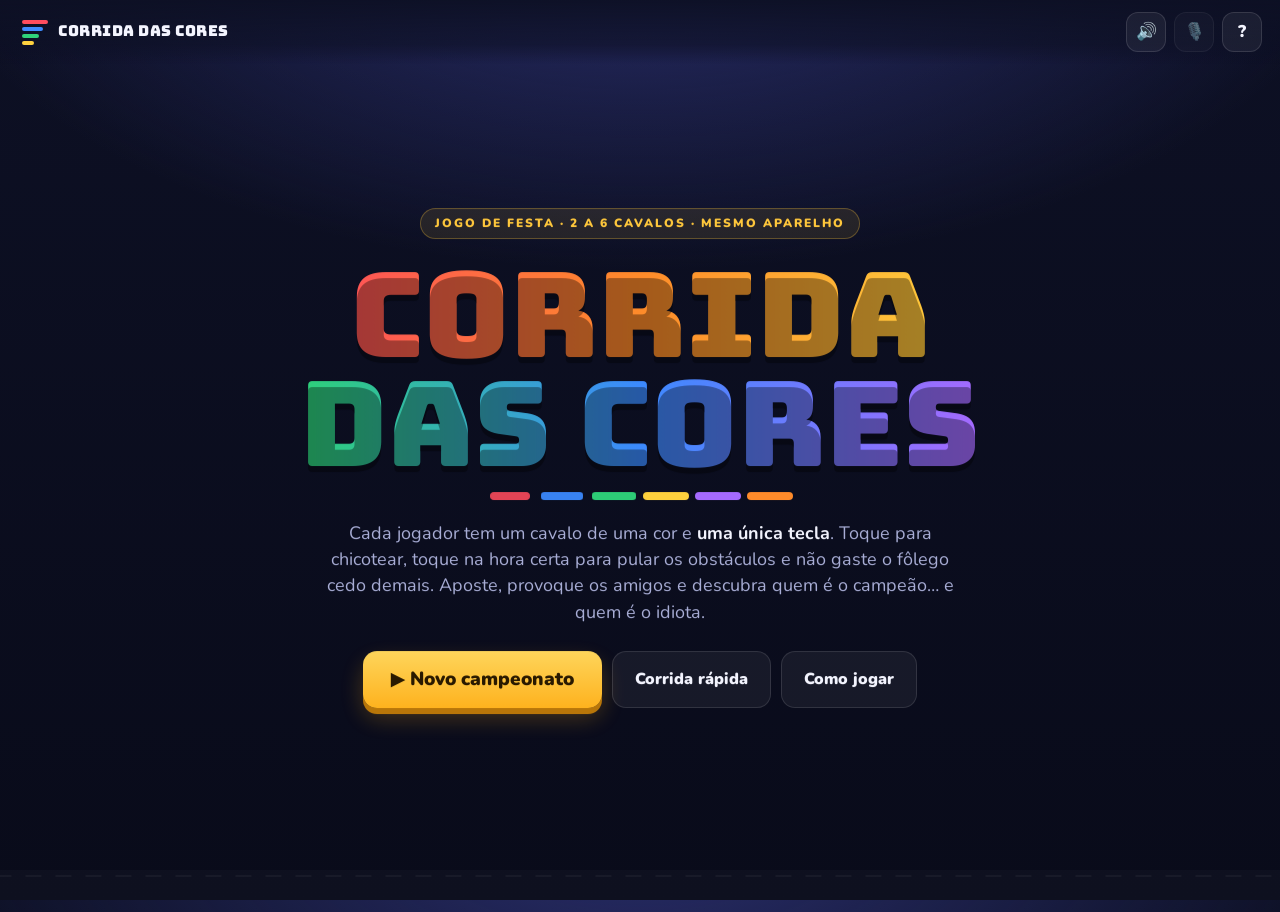
==== commit cd152bcc: "Corrida das Cores 2.0: jogo refeito do zero - Corrida desenhada em canvas com cavalos animados, cena" ====
--- a/Corrida_das_Cores.html
+++ b/Corrida_das_Cores.html
@@ -1,1245 +1,4 @@
-<!doctype html><html><head><meta charset=utf8><meta name=viewport content="width=device-width,initial-scale=1,viewport-fit=cover"><style>:root{color-scheme:light;box-sizing:border-box;padding-top:env(safe-area-inset-top,0px);padding-bottom:env(safe-area-inset-bottom,0px)}html{scroll-padding-top:env(safe-area-inset-top,0px)}body{margin:0;padding:0;font:14px -apple-system,BlinkMacSystemFont,sans-serif;background:#fff;color:#000}img{max-width:100%}[hidden]:not([hidden=until-found i]){display:none!important}</style></head><body>
-<title>Corrida das Cores</title>
-<meta name="claude:viewport-fit-sides" content="cover">
-<link rel="preconnect" href="https://fonts.googleapis.com">
-<link rel="preconnect" href="https://fonts.gstatic.com" crossorigin>
-<link rel="stylesheet" href="https://fonts.googleapis.com/css2?family=Barlow:wght@400;500;600&family=Big+Shoulders+Display:wght@700;800;900&display=swap">
-<style>
-/* Layout: uma coluna central. Cabeçalho, trilha de etapas, painel do passo atual.
-   Na corrida, a pista ocupa a largura toda e o placar fica logo abaixo. */
-:root {
-  --asphalt: #121418;
-  --panel: #1a1d22;
-  --road: #23272d;
-  --line: #3a404a;
-  --ink: #eef0f3;
-  --muted: #9097a3;
-  --red: #e5383b;
-  --blue: #3b78f0;
-  --green: #2fb457;
-  --yellow: #f5c518;
-  --display: "Big Shoulders Display", "Arial Narrow", Impact, sans-serif;
-  --body: "Barlow", system-ui, -apple-system, "Segoe UI", sans-serif;
-  --cw: 68px;
-  --fin: 14px;
-  color-scheme: dark;
-}
-* { box-sizing: border-box; }
-[hidden] { display: none !important; }
-body {
-  background: var(--asphalt);
-  color: var(--ink);
-  font-family: var(--body);
-  font-size: 16px;
-  line-height: 1.45;
-  padding-block: 20px 40px;
-  padding-left: max(16px, env(safe-area-inset-left, 0px));
-  padding-right: max(16px, env(safe-area-inset-right, 0px));
-}
-main { max-width: 880px; margin: 0 auto; display: flex; flex-direction: column; gap: 20px; }
-button { font: inherit; color: inherit; cursor: pointer; }
-button:focus-visible { outline: 3px solid var(--ink); outline-offset: 3px; }
-
-header { display: flex; flex-direction: column; gap: 14px; }
-h1 {
-  margin: 0; font-family: var(--display); font-weight: 900; text-transform: uppercase;
-  font-size: clamp(2.4rem, 9vw, 4.2rem); line-height: .9; letter-spacing: .01em; text-wrap: balance;
-}
-h1 span { display: inline-block; }
-.stripe { display: flex; height: 8px; border-radius: 2px; overflow: hidden; max-width: 260px; }
-.stripe i { flex: 1; }
-.stripe i:nth-child(1) { background: var(--red); }
-.stripe i:nth-child(2) { background: var(--blue); }
-.stripe i:nth-child(3) { background: var(--green); }
-.stripe i:nth-child(4) { background: var(--yellow); }
-.sub { margin: 0; color: var(--muted); max-width: 52ch; }
-
-.steps { display: flex; flex-wrap: wrap; gap: 8px 22px; margin: 0; padding: 0; list-style: none;
-  font-family: var(--display); font-weight: 700; text-transform: uppercase; letter-spacing: .08em; font-size: .95rem; }
-.steps li { color: var(--muted); padding-bottom: 4px; border-bottom: 3px solid transparent; }
-.steps li.on { color: var(--ink); border-bottom-color: var(--ink); }
-.steps li.done { color: var(--ink); opacity: .6; }
-
-.panel { background: var(--panel); border: 1px solid var(--line); border-radius: 10px; padding: 22px; display: flex; flex-direction: column; gap: 18px; }
-.panel h2 { margin: 0; font-family: var(--display); font-weight: 800; text-transform: uppercase; font-size: clamp(1.6rem, 5vw, 2.2rem); line-height: 1; text-wrap: balance; }
-.panel p { margin: 0; color: var(--muted); }
-
-.btn-row { display: flex; flex-wrap: wrap; gap: 12px; }
-.btn {
-  background: var(--ink); color: var(--asphalt); border: 0; border-radius: 6px; padding: 12px 22px;
-  font-family: var(--display); font-weight: 800; font-size: 1.25rem; text-transform: uppercase; letter-spacing: .05em;
-}
-.btn:hover { background: #fff; }
-.btn:disabled { opacity: .4; cursor: default; }
-.btn.ghost { background: transparent; color: var(--ink); border: 2px solid var(--line); }
-.btn.ghost:hover { border-color: var(--ink); background: transparent; }
-.link { background: none; border: 0; padding: 0; color: var(--muted); text-decoration: underline; text-underline-offset: 3px; align-self: flex-start; }
-.link:hover { color: var(--ink); }
-
-.count-grid { display: grid; grid-template-columns: repeat(3, minmax(0, 1fr)); gap: 12px; }
-.count-btn {
-  background: var(--road); border: 2px solid var(--line); border-radius: 8px; padding: 18px 8px;
-  display: flex; flex-direction: column; align-items: center; gap: 2px;
-}
-.count-btn:hover { border-color: var(--ink); }
-.count-btn b { font-family: var(--display); font-weight: 900; font-size: 3.2rem; line-height: 1; }
-.count-btn span { color: var(--muted); font-size: .9rem; }
-
-.swatches { display: grid; grid-template-columns: repeat(auto-fit, minmax(140px, 1fr)); gap: 12px; }
-.swatch {
-  background: var(--road); border: 2px solid var(--line); border-radius: 8px; padding: 0; overflow: hidden;
-  display: flex; flex-direction: column; text-align: left;
-}
-.swatch .chip { height: 64px; background: var(--c); }
-.swatch .lbl { padding: 10px 12px; display: flex; flex-direction: column; }
-.swatch .lbl b { font-family: var(--display); font-weight: 800; text-transform: uppercase; font-size: 1.3rem; line-height: 1.1; }
-.swatch .lbl small { color: var(--muted); font-size: .85rem; }
-.swatch:hover:not(:disabled) { border-color: var(--ink); }
-.swatch:disabled { cursor: default; opacity: .45; }
-.swatch:disabled .chip { background: repeating-linear-gradient(135deg, var(--c) 0 8px, rgba(0,0,0,.35) 8px 16px); }
-
-.slots { list-style: none; margin: 0; padding: 0; display: flex; flex-direction: column; gap: 8px; }
-.slots li {
-  display: grid; grid-template-columns: 5.5rem minmax(0, 1fr); align-items: center; gap: 12px;
-  background: var(--road); border: 1px solid var(--line); border-radius: 8px; padding: 10px 12px; min-height: 56px;
-}
-.slots .pn { font-family: var(--display); font-weight: 800; text-transform: uppercase; letter-spacing: .06em; color: var(--muted); }
-.slots .who { display: flex; align-items: center; gap: 12px; min-width: 0; }
-.slots .who i { width: 34px; height: 22px; border-radius: 4px; background: var(--c); flex: none; }
-.slots .who b { font-family: var(--display); font-weight: 800; text-transform: uppercase; font-size: 1.25rem; }
-.slots .who small { color: var(--muted); }
-.slots .q { font-family: var(--display); font-weight: 900; font-size: 1.6rem; color: var(--line); }
-.slots.rolling li { border-style: dashed; }
-.slots.final li { border-color: var(--ink); }
-
-/* Pista */
-.stage { position: relative; display: flex; flex-direction: column; gap: 6px; }
-.scale, .lane { display: flex; align-items: stretch; }
-.scale { height: 20px; }
-.lab { width: 112px; flex: none; }
-.scale .run-scale { position: relative; flex: 1; min-width: 0; }
-.scale span {
-  position: absolute; top: 0; transform: translateX(-50%);
-  font-size: .78rem; color: var(--muted); font-variant-numeric: tabular-nums; letter-spacing: .04em; white-space: nowrap;
-}
-.scale span.end { transform: translateX(-100%); }
-.lane { height: 64px; border-radius: 8px; overflow: hidden; background: var(--road); border: 1px solid var(--line); }
-.lane .run { background-color: var(--ground, var(--road)); }
-.lane + .lane { margin-top: 0; }
-.lane .lab {
-  background: var(--panel); border-right: 1px solid var(--line); padding: 6px 10px;
-  display: flex; flex-direction: column; justify-content: center; min-width: 0;
-}
-.lane .lab small { color: var(--muted); font-size: .72rem; text-transform: uppercase; letter-spacing: .08em; }
-.lane .lab b { font-family: var(--display); font-weight: 800; text-transform: uppercase; font-size: 1.1rem; line-height: 1.1; white-space: nowrap; overflow: hidden; text-overflow: ellipsis; }
-.run { position: relative; flex: 1; min-width: 0;
-  background-image: repeating-linear-gradient(90deg, transparent 0 18px, var(--grain, rgba(255,255,255,.04)) 18px 20px); }
-.run::before { content: ""; position: absolute; top: 0; bottom: 0; left: var(--cw); width: 2px; background: rgba(255,255,255,.55); }
-.run::after {
-  content: ""; position: absolute; top: 0; bottom: 0; right: 0; width: var(--fin);
-  background: repeating-conic-gradient(#f4f4f4 0 25%, #111 0 50%) 0 0 / 7px 7px;
-}
-.run .mk { position: absolute; top: 0; bottom: 0; width: 0; border-left: 1px dashed rgba(255,255,255,.14); }
-.car {
-  --p: 0; position: absolute; top: 50%; width: var(--cw); aspect-ratio: 72 / 48; transform: translateY(-50%);
-  left: calc((100% - var(--fin) - var(--cw)) * var(--p));
-}
-.car svg { display: block; width: 100%; height: 100%; overflow: visible; }
-.horse-body { animation: bob .36s ease-in-out infinite; animation-play-state: paused; transform-box: view-box; }
-.leg { transform-box: view-box; animation: gallop .36s ease-in-out infinite alternate; animation-play-state: paused; }
-.leg.f1 { transform-origin: 46px 27px; }
-.leg.f2 { transform-origin: 43px 27px; animation-direction: alternate-reverse; }
-.leg.h1 { transform-origin: 24px 27px; animation-direction: alternate-reverse; }
-.leg.h2 { transform-origin: 21px 27px; }
-.racing .car:not(.done) .horse-body, .racing .car:not(.done) .leg { animation-play-state: running; }
-@keyframes gallop { from { transform: rotate(-32deg); } to { transform: rotate(32deg); } }
-@keyframes bob { 0%, 100% { transform: translateY(0); } 50% { transform: translateY(-2px); } }
-.car.done svg { filter: drop-shadow(0 0 3px rgba(255,255,255,.9)); }
-
-.overlay {
-  position: absolute; inset: 26px 0 0 0; display: flex; align-items: center; justify-content: center;
-  background: rgba(10,11,13,.55); border-radius: 8px; pointer-events: none; z-index: 2;
-}
-.overlay span {
-  font-family: var(--display); font-weight: 900; text-transform: uppercase; font-size: clamp(4rem, 18vw, 8rem); line-height: 1;
-  animation: pop .85s ease-out both;
-}
-@keyframes pop { from { transform: scale(1.5); opacity: 0; } 25% { opacity: 1; } to { transform: scale(1); opacity: 1; } }
-
-.statusbar { display: flex; justify-content: space-between; align-items: baseline; gap: 12px; flex-wrap: wrap; }
-.statusbar .st { font-family: var(--display); font-weight: 800; text-transform: uppercase; letter-spacing: .08em; color: var(--muted); }
-.statusbar .clock { font-family: var(--display); font-weight: 800; font-size: 1.6rem; font-variant-numeric: tabular-nums; }
-
-.board { list-style: none; margin: 0; padding: 0; display: flex; flex-direction: column; gap: 8px; }
-.board li {
-  display: grid; grid-template-columns: 2.6rem 14px minmax(0, 1fr) auto; align-items: center; gap: 12px;
-  background: var(--road); border: 1px solid var(--line); border-radius: 8px; padding: 10px 14px;
-}
-.board .pos { font-family: var(--display); font-weight: 900; font-size: 1.6rem; line-height: 1; }
-.board .dot { width: 14px; height: 14px; border-radius: 50%; background: var(--c); }
-.board .nm { font-family: var(--display); font-weight: 800; text-transform: uppercase; font-size: 1.25rem; line-height: 1.1; min-width: 0; }
-.board .nm small { font-family: var(--body); font-weight: 400; text-transform: none; color: var(--muted); font-size: .9rem; margin-left: 6px; }
-.board .mt { font-variant-numeric: tabular-nums; color: var(--muted); font-weight: 500; }
-.board li.lead { border-color: var(--ink); }
-.board li.fin .mt { color: var(--ink); font-weight: 600; }
-
-.winner { display: flex; flex-direction: column; gap: 4px; padding-bottom: 4px; }
-.winner h2 { font-size: clamp(1.8rem, 7vw, 3rem); }
-.winner .tag { display: inline-block; width: 44px; height: 8px; border-radius: 2px; background: var(--c); }
-
-/* Circuitos */
-#cv { display: block; width: 100%; border-radius: 8px; border: 1px solid var(--line); background: var(--road); }
-.stage.circ .overlay { inset: 0; }
-.trackpick .tsw.circ { background-image: none; display: flex; padding: 3px; }
-.trackpick .tsw.circ svg { display: block; width: 100%; height: 100%; }
-
-/* Divisão do bolo */
-.split { display: flex; flex-direction: column; gap: 10px; }
-.split .tot { font-weight: 600; font-variant-numeric: tabular-nums; }
-.split ul { list-style: none; margin: 0; padding: 0; display: grid; grid-template-columns: repeat(auto-fit, minmax(120px, 1fr)); gap: 8px; }
-.split li { background: var(--road); border: 1px solid var(--line); border-radius: 8px; padding: 8px 12px; display: flex; flex-direction: column; font-variant-numeric: tabular-nums; }
-.split li b { font-family: var(--display); font-weight: 800; font-size: 1.3rem; line-height: 1.2; }
-.split li span { color: var(--muted); font-size: .95rem; }
-
-/* Modo de jogo */
-.modes { display: grid; grid-template-columns: repeat(auto-fit, minmax(240px, 1fr)); gap: 12px; }
-.mode-btn {
-  background: var(--road); border: 2px solid var(--line); border-radius: 8px; padding: 18px; text-align: left;
-  display: flex; flex-direction: column; gap: 8px;
-}
-.mode-btn:hover { border-color: var(--ink); }
-.mode-btn b { font-family: var(--display); font-weight: 900; text-transform: uppercase; font-size: 1.9rem; line-height: 1; }
-.mode-btn span { color: var(--muted); }
-
-/* Placar */
-#s-stats { gap: 26px; }
-.stat-block { display: flex; flex-direction: column; gap: 12px; min-width: 0; }
-.stat-block h3 { margin: 0; font-family: var(--display); font-weight: 800; text-transform: uppercase; letter-spacing: .06em; font-size: 1.25rem; }
-.note { font-size: .9rem; }
-.podium { display: flex; align-items: flex-end; justify-content: center; gap: 10px; padding-top: 8px; }
-.pod { flex: 1; min-width: 0; max-width: 200px; display: flex; flex-direction: column; align-items: center; gap: 8px; text-align: center; }
-.pod .who { display: flex; flex-direction: column; align-items: center; min-width: 0; max-width: 100%; }
-.pod .who b { font-family: var(--display); font-weight: 800; text-transform: uppercase; font-size: 1.15rem; line-height: 1.1; overflow-wrap: anywhere; }
-.pod .who small { color: var(--muted); font-variant-numeric: tabular-nums; }
-.pod .step {
-  width: 100%; background: var(--road); border: 1px solid var(--line); border-top: 6px solid var(--c); border-radius: 6px 6px 0 0;
-  display: flex; align-items: center; justify-content: center; font-family: var(--display); font-weight: 900; font-size: 2.4rem;
-}
-.pod.p1 .step { height: 120px; border-color: var(--ink); border-top-color: var(--c); }
-.pod.p2 .step { height: 88px; }
-.pod.p3 .step { height: 64px; }
-.tscroll { overflow-x: auto; }
-table.st { width: 100%; border-collapse: collapse; font-variant-numeric: tabular-nums; }
-table.st th, table.st td { padding: 9px 10px; text-align: center; border-bottom: 1px solid var(--line); white-space: nowrap; }
-table.st th { color: var(--muted); font-weight: 600; font-size: .85rem; text-transform: uppercase; letter-spacing: .06em; }
-table.st th:first-child, table.st td:first-child { text-align: left; }
-table.st .pl { display: inline-flex; align-items: center; gap: 8px; font-family: var(--display); font-weight: 800; text-transform: uppercase; font-size: 1.1rem; }
-table.st .pl i { width: 12px; height: 12px; border-radius: 50%; background: var(--c); flex: none; }
-table.st td.top { background: rgba(255,255,255,.09); font-weight: 700; }
-table.st tr.is-idiot td { background: rgba(229,56,59,.16); }
-.two { display: grid; grid-template-columns: repeat(auto-fit, minmax(220px, 1fr)); gap: 22px; }
-.rank { list-style: none; margin: 10px 0 0; padding: 0; display: flex; flex-direction: column; gap: 6px; }
-.rank li { display: flex; justify-content: space-between; align-items: center; gap: 12px; border-bottom: 1px solid var(--line); padding-bottom: 6px; font-variant-numeric: tabular-nums; }
-.rank .pl { display: inline-flex; align-items: center; gap: 8px; font-family: var(--display); font-weight: 800; text-transform: uppercase; font-size: 1.1rem; }
-.rank .pl i { width: 12px; height: 12px; border-radius: 50%; background: var(--c); flex: none; }
-.rank .up { color: var(--green); font-weight: 600; }
-.rank .down { color: #ff8a8c; font-weight: 600; }
-.idiot { border: 2px solid #8f2a2c; border-radius: 10px; padding: 16px; background: rgba(229,56,59,.06); }
-.idiot-who { font-family: var(--display); font-weight: 900; text-transform: uppercase; font-size: clamp(1.8rem, 7vw, 2.8rem); line-height: 1; display: flex; align-items: center; gap: 12px; flex-wrap: wrap; }
-.idiot-who i { width: 22px; height: 22px; border-radius: 50%; background: var(--c); flex: none; }
-.idiot-who small { font-family: var(--body); font-weight: 400; text-transform: none; font-size: 1rem; color: var(--muted); }
-
-/* Sorteio da pista */
-.trackpick {
-  display: grid; grid-template-columns: 84px minmax(0, 1fr); gap: 14px; align-items: center;
-  background: var(--road); border: 1px solid var(--line); border-radius: 8px; padding: 12px 14px;
-}
-.trackpick .tsw { height: 56px; border-radius: 6px; background-color: var(--ground); border: 1px solid rgba(255,255,255,.18);
-  background-image: repeating-linear-gradient(90deg, transparent 0 10px, var(--grain) 10px 12px); }
-.trackpick b { font-family: var(--display); font-weight: 800; text-transform: uppercase; font-size: 1.5rem; line-height: 1.1; display: block; }
-.trackpick small { color: var(--muted); display: block; }
-.trackpick.empty .tsw { background-image: none; background-color: var(--line); }
-.trackpick.empty b { color: var(--muted); }
-.trackpick.rolling { border-style: dashed; }
-.trackpick.final { border-color: var(--ink); }
-.trk { margin: 0; }
-
-/* Apostas */
-#bet-form, #bet-over { display: flex; flex-direction: column; gap: 18px; }
-.bet-head { display: flex; flex-direction: column; gap: 10px; }
-.bets { display: flex; flex-direction: column; gap: 10px; }
-.bet {
-  display: grid; grid-template-columns: minmax(0, 1fr) auto; gap: 10px 16px; align-items: center;
-  background: var(--road); border: 1px solid var(--line); border-radius: 8px; padding: 12px 14px;
-}
-.bet .who { display: flex; align-items: center; gap: 12px; min-width: 0; }
-.bet .who i { width: 34px; height: 22px; border-radius: 4px; background: var(--c); flex: none; }
-.bet .who b { font-family: var(--display); font-weight: 800; text-transform: uppercase; font-size: 1.25rem; line-height: 1.1; display: block; }
-.bet .who small { color: var(--muted); font-variant-numeric: tabular-nums; }
-.bet .inp { display: flex; align-items: center; gap: 8px; }
-.bet .inp span { font-family: var(--display); font-weight: 800; font-size: 1.4rem; }
-.bet input {
-  width: 7.5rem; background: var(--asphalt); color: var(--ink); border: 2px solid var(--line); border-radius: 6px;
-  padding: 8px 10px; font: 600 1.15rem var(--body); font-variant-numeric: tabular-nums;
-}
-.bet input:focus-visible { outline: 3px solid var(--ink); outline-offset: 2px; }
-.bet input[aria-invalid="true"] { border-color: var(--red); }
-.bet .all { background: transparent; border: 2px solid var(--line); border-radius: 6px; padding: 8px 12px; font-weight: 600; }
-.bet .all:hover { border-color: var(--ink); }
-.bet .err { grid-column: 1 / -1; color: #ff8a8c; font-size: .9rem; min-height: 0; }
-.bet .err:empty { display: none; }
-.payout { list-style: none; margin: 8px 0 0; padding: 0; display: flex; flex-direction: column; gap: 6px; }
-.payout li { display: flex; justify-content: space-between; gap: 12px; font-variant-numeric: tabular-nums; border-bottom: 1px solid var(--line); padding-bottom: 6px; }
-.payout .up { color: var(--green); font-weight: 600; }
-.payout .down { color: #ff8a8c; font-weight: 600; }
-
-@media (max-width: 560px) {
-  :root { --cw: 54px; }
-  .bet { grid-template-columns: minmax(0, 1fr); }
-  .bet input { width: 100%; min-width: 0; }
-  .bet .inp { flex-wrap: wrap; }
-  .lab { width: 64px; }
-  .lane .lab { padding: 4px 6px; }
-  .lane .lab b { font-size: .95rem; }
-  .lane .lab small { display: none; }
-  .lane { height: 58px; }
-  .panel { padding: 16px; }
-  .slots li { grid-template-columns: 4.2rem minmax(0, 1fr); }
-  .board li { grid-template-columns: 2.2rem 12px minmax(0, 1fr) auto; gap: 8px; padding: 9px 10px; }
-  .board .nm small { display: block; margin-left: 0; }
-}
-@media (prefers-reduced-motion: reduce) { .overlay span { animation: none; } }
-</style>
-
-<main>
-  <header>
-    <h1>Corrida<br>das Cores</h1>
-    <div class="stripe" aria-hidden="true"><i></i><i></i><i></i><i></i></div>
-    <p class="sub">Quatro cavalos, cada um de uma cor, numa pista sorteada a cada partida: retas de vários terrenos e circuitos com curvas, voltas e obstáculos. Se faltar gente, a CPU corre no lugar.</p>
-    <ol class="steps" id="steps" aria-label="Etapas do jogo">
-      <li data-s="count">Jogadores</li>
-      <li data-s="pick">Cores</li>
-      <li data-s="mode">Modo</li>
-      <li data-s="draw">Sorteio</li>
-      <li data-s="bet">Apostas</li>
-      <li data-s="race">Corrida</li>
-      <li data-s="final">Placar</li>
-    </ol>
-  </header>
-
-  <section class="panel" id="s-count">
-    <h2>Quantas pessoas vão jogar?</h2>
-    <p>De 2 a 4 jogadores. As cores que sobrarem ficam com a CPU, então sempre largam 4 cavalos.</p>
-    <div class="count-grid">
-      <button class="count-btn" data-n="2"><b>2</b><span>+ 2 CPUs</span></button>
-      <button class="count-btn" data-n="3"><b>3</b><span>+ 1 CPU</span></button>
-      <button class="count-btn" data-n="4"><b>4</b><span>sem CPU</span></button>
-    </div>
-  </section>
-
-  <section class="panel" id="s-pick" hidden>
-    <h2 id="pick-title">Jogador 1, escolha sua cor</h2>
-    <p id="pick-hint">Cada cor só pode ser escolhida uma vez.</p>
-    <div class="swatches" id="swatches"></div>
-    <button class="link" id="pick-back">Voltar e mudar o número de jogadores</button>
-  </section>
-
-  <section class="panel" id="s-mode" hidden>
-    <h2>Como vocês querem jogar?</h2>
-    <p>A escolha vale até o fim do jogo. No modo diversão são 100 corridas. No competitivo, o jogo para na corrida 10 se todos ainda tiverem moedas; se alguém zerar, segue até 100. Quando acabar, ou se restarem menos de dois jogadores com moedas, aparece o placar final com o pódio, as posições e O idiota.</p>
-    <div class="modes">
-      <button class="mode-btn" data-mode="fun">
-        <b>Por diversão</b>
-        <span>Sem apostas e sem moedas. Vale só a corrida, e o placar final conta vitórias, posições e tropeços.</span>
-      </button>
-      <button class="mode-btn" data-mode="comp">
-        <b>Competitivo</b>
-        <span>Cada um começa com $ 1.000 e aposta antes de cada corrida. O total apostado vira um bolo, dividido pela ordem de chegada dos apostadores. O placar final inclui quem mais ganhou e quem mais perdeu moedas.</span>
-      </button>
-    </div>
-    <button class="link" id="mode-back">Voltar e mudar o número de jogadores</button>
-  </section>
-
-  <section class="panel" id="s-draw" hidden>
-    <h2 id="draw-title">Sorteio da pista e das raias</h2>
-    <p id="draw-hint">Cada partida corre numa pista diferente da anterior, com terreno e distância próprios. Depois sai a raia de cada cavalo: a 1 fica no topo e a 4 embaixo. Todas as raias são iguais.</p>
-    <div class="trackpick" id="trackpick"></div>
-    <ul class="slots" id="slots"></ul>
-    <div class="btn-row">
-      <button class="btn" id="draw-btn">Sortear pista e raias</button>
-      <button class="btn ghost" id="draw-new">Novo jogo</button>
-    </div>
-  </section>
-
-  <section class="panel" id="s-bet" hidden>
-    <div id="bet-form">
-      <div class="bet-head">
-        <h2>Façam suas apostas</h2>
-        <p class="trk" id="bet-track"></p>
-        <p>Cada jogador aposta no próprio cavalo. A aposta mínima é 10% do saldo (arredondado para cima), e 20% para quem lidera o placar sozinho. Quem tem pouco saldo pode apostar tudo o que tiver. Não vale apostar 0. Todas as apostas formam um bolo, dividido pela ordem de chegada dos cavalos dos apostadores, como na tabela abaixo. A divisão está definida antes da largada. Moeda de jogo, sem valor real.</p>
-      </div>
-      <div class="bets" id="bets"></div>
-      <div class="split" id="split"></div>
-      <div class="btn-row">
-        <button class="btn" id="bet-go" disabled>Largar</button>
-        <button class="btn ghost" id="bet-new">Novo jogo</button>
-      </div>
-    </div>
-  </section>
-
-  <section class="panel" id="s-race-panel" hidden>
-    <div class="statusbar">
-      <span class="st" id="race-state">Prepare-se</span>
-      <span class="clock" id="clock">0,00 s</span>
-    </div>
-    <div class="stage" id="stage">
-      <div class="scale"><div class="lab"></div><div class="run-scale" id="scale"></div></div>
-      <div id="lanes"></div>
-      <canvas id="cv" hidden aria-label="Circuito de corrida visto de cima"></canvas>
-      <div class="overlay" id="overlay" hidden><span id="ov-txt"></span></div>
-    </div>
-  </section>
-
-  <section class="panel" id="s-board" hidden>
-    <div class="winner" id="winner" hidden>
-      <span class="tag" id="winner-tag"></span>
-      <h2 id="winner-title"></h2>
-      <p id="winner-sub"></p>
-      <ul class="payout" id="payout"></ul>
-    </div>
-    <ol class="board" id="board"></ol>
-    <div class="btn-row" id="end-btns" hidden>
-      <button class="btn" id="again">Revanche</button>
-      <button class="btn ghost" id="newgame">Novo jogo</button>
-    </div>
-  </section>
-
-  <section class="panel" id="s-stats" hidden>
-    <div class="stat-block">
-      <h2>Fim de jogo</h2>
-      <p id="stats-sub"></p>
-    </div>
-    <div class="stat-block">
-      <h3>Pódio</h3>
-      <div class="podium" id="podium"></div>
-      <p class="note" id="podium-note"></p>
-    </div>
-    <div class="stat-block">
-      <h3>Quem ficou mais em cada posição</h3>
-      <div class="tscroll"><table class="st" id="pos-table"></table></div>
-      <p class="note">Quem tem mais vezes em cada posição aparece destacado.</p>
-    </div>
-    <div class="stat-block" id="coin-blocks" hidden>
-      <div class="two">
-        <div><h3>Quem mais ganhou</h3><ol class="rank" id="rank-won"></ol></div>
-        <div><h3>Quem mais perdeu</h3><ol class="rank" id="rank-lost"></ol></div>
-      </div>
-    </div>
-    <div class="stat-block idiot">
-      <h3>O idiota</h3>
-      <div class="idiot-who" id="idiot-who"></div>
-      <div class="tscroll"><table class="st" id="idiot-table"></table></div>
-      <p class="note" id="idiot-note"></p>
-    </div>
-    <div class="btn-row"><button class="btn" id="final-new">Novo jogo</button></div>
-  </section>
-</main>
-
-<script>
-(function () {
-  var COLORS = [
-    { id: "red",    name: "Vermelho", hex: "#e5383b", tc: "#fff" },
-    { id: "blue",   name: "Azul",     hex: "#3b78f0", tc: "#fff" },
-    { id: "green",  name: "Verde",    hex: "#2fb457", tc: "#fff" },
-    { id: "yellow", name: "Amarelo",  hex: "#f5c518", tc: "#1a1400" }
-  ];
-  /* Cada pista tem terreno, distância e duração média próprios. Valem igual para as 4 raias.
-     kind "reta": linha reta. kind "circuito": curvas, voltas e obstáculos vistos de cima.
-     Em circuito, patches são trechos da volta (a e b de 0 a 1) e hurdles são saltos. */
-  var TRACKS = [
-    { id: "grama",  kind: "reta", name: "Grama",       len: 100, dur: 13.5, vol: 1.0, ground: "#2f5b35", grain: "rgba(255,255,255,.06)", note: "Reta de terreno firme, equilibrada." },
-    { id: "areia",  kind: "reta", name: "Areia",       len: 120, dur: 17,   vol: 1.1, ground: "#8a7344", grain: "rgba(0,0,0,.12)",       note: "Reta pesada, ritmo mais lento." },
-    { id: "lama",   kind: "reta", name: "Lama",        len: 80,  dur: 16,   vol: 1.6, ground: "#4a3626", grain: "rgba(0,0,0,.25)",       note: "Reta curta e escorregadia, muita surpresa." },
-    { id: "neve",   kind: "reta", name: "Neve",        len: 150, dur: 20,   vol: 0.8, ground: "#6d7f92", grain: "rgba(255,255,255,.16)", note: "Reta longa e constante." },
-    { id: "terra",  kind: "reta", name: "Terra batida", len: 200, dur: 26,  vol: 1.2, ground: "#6a4a30", grain: "rgba(0,0,0,.18)",       note: "A reta mais longa, quem aguenta vence." },
-    { id: "oval", kind: "circuito", name: "Hipódromo", closed: true, laps: 3, lapM: 400, dur: 36, vol: 1.0,
-      pts: [[260,130],[500,105],[740,130],[880,300],[740,470],[500,495],[260,470],[120,300]],
-      grass: "#27492c", dirt: "#b38b57", rail: "#ecebe6",
-      patches: [{ a: .40, b: .47, type: "turbo", mult: 1.45 }], hurdles: [],
-      note: "Oval clássico de 3 voltas, com uma faixa de turbo na curva." },
-    { id: "oito", kind: "circuito", name: "Circuito em oito", closed: true, laps: 2, lapM: 500, dur: 30, vol: 1.1,
-      fn: function (u) { var t = u * Math.PI * 2; return [500 + 380 * Math.sin(t), 300 + 190 * Math.sin(2 * t)]; },
-      grass: "#2c4a3a", dirt: "#a98a66", rail: "#e9e7df",
-      patches: [{ a: .08, b: .14, type: "lama", mult: .6 }, { a: .58, b: .64, type: "turbo", mult: 1.45 }], hurdles: [.30, .80],
-      note: "2 voltas num oito. Os cavalos cruzam no meio, com lama, turbo e dois saltos." },
-    { id: "serpentina", kind: "circuito", name: "Serpentina", closed: false, laps: 1, lapM: 900, dur: 24, vol: 1.2,
-      pts: [[70,520],[330,525],[560,518],[680,515],[775,475],[815,380],[775,285],[680,245],[500,245],[380,245],[260,245],[200,243],[145,218],[115,157],[145,96],[200,71],[260,68],[420,70],[660,80],[880,100],[940,110]],
-      grass: "#3a4a2a", dirt: "#9c7b52", rail: "#f1efe8",
-      patches: [{ a: .28, b: .36, type: "lama", mult: .6 }, { a: .72, b: .79, type: "turbo", mult: 1.45 }], hurdles: [.55],
-      note: "Largada e chegada em pontos diferentes, com curvas em S, lama, salto e turbo." },
-    { id: "ferradura", kind: "circuito", name: "Ferradura", closed: true, laps: 3, lapM: 450, dur: 40, vol: 1.0,
-      pts: [[180,190],[430,110],[690,130],[860,240],[830,390],[650,470],[480,390],[340,470],[170,430],[100,320]],
-      grass: "#2a4631", dirt: "#b58f5e", rail: "#efede6",
-      patches: [{ a: .80, b: .88, type: "lama", mult: .6 }], hurdles: [.15, .55],
-      note: "3 voltas num circuito irregular, com dois saltos e um trecho de lama." }
-  ];
-  TRACKS.forEach(function (t) { if (t.kind === "circuito") t.len = t.lapM * t.laps; });
-  function isCirc(t) { return t.kind === "circuito"; }
-  function tl(t) {
-    return isCirc(t) ? t.name + ", " + t.laps + (t.laps > 1 ? " voltas" : " volta") + ", " + t.len + " m" : t.name + ", " + t.len + " m";
-  }
-  var track = TRACKS[0], lastTrackId = null, MEAN = 1 / 13.5, K = 1;
-  var $ = function (s) { return document.querySelector(s); };
-  var panels = {
-    count: [$("#s-count")],
-    pick:  [$("#s-pick")],
-    draw:  [$("#s-draw")],
-    bet:   [$("#s-bet")],
-    race:  [$("#s-race-panel"), $("#s-board")]
-  };
-  panels.final = [$("#s-stats")];
-  panels.mode = [$("#s-mode")];
-  var stepEls = Array.prototype.slice.call(document.querySelectorAll("#steps li"));
-  var order = ["count", "pick", "mode", "draw", "bet", "race", "final"];
-  var START_COINS = 1000;
-  function money(n) { return "$ " + n.toLocaleString("pt-BR"); }
-
-  var humans = 0, picks = [], roster = [], lanes = [], mode = null, raceNo = 0, endReason = null;
-  var MAX_RACES = 100, SOLVENT_RACES = 10;
-  /* No competitivo, se todos os jogadores ainda têm moedas, o jogo para na corrida 10.
-     Se alguém zerou o saldo (e ainda restam 2 com moedas), segue até MAX_RACES. */
-  function roundLimit() {
-    if (mode === "comp" && roster.length && roster.every(function (r) { return !r.human || r.bal > 0; })) return Math.min(SOLVENT_RACES, MAX_RACES);
-    return MAX_RACES;
-  }
-  function roundLabel() { return "Corrida " + (raceNo + 1) + " de " + roundLimit(); }
-  var SPLITS = { 2: [75, 25], 3: [55, 30, 15], 4: [50, 25, 15, 10] };
-  var token = 0, raf = 0, timers = [];
-
-  function fmt(t) { return t.toFixed(2).replace(".", ",") + " s"; }
-  function shuffle(a) {
-    a = a.slice();
-    for (var i = a.length - 1; i > 0; i--) {
-      var j = Math.floor(Math.random() * (i + 1)); var t = a[i]; a[i] = a[j]; a[j] = t;
-    }
-    return a;
-  }
-  var ivl = 0;
-  function clearTimers() { timers.forEach(clearTimeout); timers = []; cancelAnimationFrame(raf); clearInterval(ivl); }
-  function later(fn, ms) { var id = setTimeout(fn, ms); timers.push(id); return id; }
-
-  function show(name) {
-    Object.keys(panels).forEach(function (k) { panels[k].forEach(function (el) { el.hidden = k !== name; }); });
-    var idx = order.indexOf(name);
-    stepEls.forEach(function (li, i) {
-      li.hidden = li.getAttribute("data-s") === "bet" && mode === "fun";
-      li.className = i === idx ? "on" : (i < idx ? "done" : "");
-      if (i === idx) li.setAttribute("aria-current", "step"); else li.removeAttribute("aria-current");
-    });
-  }
-
-  function reset() {
-    token++; clearTimers();
-    humans = 0; picks = []; roster = []; lanes = []; mode = null; raceNo = 0; endReason = null;
-    show("count");
-  }
-
-  /* 1. Quantidade de jogadores */
-  Array.prototype.forEach.call(document.querySelectorAll(".count-btn"), function (b) {
-    b.addEventListener("click", function () {
-      humans = parseInt(b.getAttribute("data-n"), 10); picks = [];
-      renderPick(); show("pick");
-    });
-  });
-
-  /* 2. Escolha das cores */
-  function renderPick() {
-    var n = picks.length + 1;
-    $("#pick-title").textContent = "Jogador " + n + ", escolha sua cor";
-    $("#pick-hint").textContent = "Faltam " + (humans - picks.length) + " de " + humans + " jogadores escolherem. Cada cor só pode ser escolhida uma vez.";
-    var html = COLORS.map(function (c) {
-      var who = picks.indexOf(c.id);
-      return '<button class="swatch" data-id="' + c.id + '" style="--c:' + c.hex + '"' + (who >= 0 ? " disabled" : "") + '>' +
-        '<span class="chip"></span><span class="lbl"><b>' + c.name + '</b><small>' +
-        (who >= 0 ? "Jogador " + (who + 1) : "Livre") + "</small></span></button>";
-    }).join("");
-    $("#swatches").innerHTML = html;
-  }
-  $("#swatches").addEventListener("click", function (e) {
-    var b = e.target.closest(".swatch"); if (!b || b.disabled) return;
-    picks.push(b.getAttribute("data-id"));
-    if (picks.length < humans) { renderPick(); return; }
-    buildRoster(); show("mode");
-  });
-  $("#pick-back").addEventListener("click", reset);
-  $("#mode-back").addEventListener("click", reset);
-  Array.prototype.forEach.call(document.querySelectorAll(".mode-btn"), function (b) {
-    b.addEventListener("click", function () { mode = b.getAttribute("data-mode"); renderDraw(); show("draw"); });
-  });
-
-  function buildRoster() {
-    var cpu = 0, cpuTotal = COLORS.length - humans;
-    roster = COLORS.map(function (c) {
-      var idx = picks.indexOf(c.id);
-      if (idx >= 0) return { color: c, human: true, name: "Jogador " + (idx + 1), tag: "J" + (idx + 1), bal: START_COINS, bet: 0, st: { wins: 0, pos: [0, 0, 0, 0], races: 0, won: 0, lost: 0, stumbles: 0, last: 0 } };
-      cpu++;
-      return { color: c, human: false, name: cpuTotal > 1 ? "CPU " + cpu : "CPU", tag: "CPU", bal: 0, bet: 0 };
-    });
-  }
-
-  /* 3. Sorteio da pista e das raias */
-  var drawn = false, rolling = false;
-  function slotsHtml(list) {
-    return list.map(function (r, i) {
-      return "<li><span class=\"pn\">Raia " + (i + 1) + "</span>" + (r
-        ? '<span class="who" style="--c:' + r.color.hex + '"><i></i><b>' + r.color.name + "</b><small>" + r.name + "</small></span>"
-        : '<span class="q">?</span>') + "</li>";
-    }).join("");
-  }
-  function trackHtml(t) {
-    if (!t) return '<div class="tsw"></div><div><b>Pista ?</b><small>Ainda não sorteada</small></div>';
-    if (isCirc(t)) {
-      var P = buildPath(t), pts = [], k;
-      for (k = 0; k <= NS; k += 15) pts.push(P.x[k].toFixed(0) + "," + P.y[k].toFixed(0));
-      if (t.closed) pts.push(P.x[0].toFixed(0) + "," + P.y[0].toFixed(0));
-      return '<div class="tsw circ" style="background-color:' + t.grass + '"><svg viewBox="0 0 1000 600" preserveAspectRatio="xMidYMid meet" aria-hidden="true">' +
-        '<polyline points="' + pts.join(" ") + '" fill="none" stroke="' + t.dirt + '" stroke-width="90" stroke-linejoin="round" stroke-linecap="round"/></svg></div>' +
-        "<div><b>" + t.name + " · " + t.laps + (t.laps > 1 ? " voltas" : " volta") + "</b><small>" + t.note + "</small></div>";
-    }
-    return '<div class="tsw" style="--ground:' + t.ground + ';--grain:' + t.grain + '"></div><div><b>' + t.name + " · " + t.len + ' m</b><small>' + t.note + "</small></div>";
-  }
-  function pickTrack() {
-    if (window.__corridaForce) {
-      var f = TRACKS.filter(function (t) { return t.id === window.__corridaForce; })[0];
-      if (f) return f;
-    }
-    var pool = TRACKS.filter(function (t) { return t.id !== lastTrackId; });
-    return pool[Math.floor(Math.random() * pool.length)];
-  }
-  function renderDraw() {
-    drawn = false; rolling = false; lanes = [];
-    $("#trackpick").className = "trackpick empty"; $("#trackpick").innerHTML = trackHtml(null);
-    $("#slots").className = "slots";
-    $("#slots").innerHTML = slotsHtml([null, null, null, null]);
-    $("#draw-btn").textContent = "Sortear pista e raias"; $("#draw-btn").disabled = false;
-    $("#draw-title").textContent = roundLabel() + " · Sorteio da pista e das raias";
-  }
-  $("#draw-btn").addEventListener("click", function () {
-    if (rolling) return;
-    if (drawn) { if (mode === "comp") enterBet(); else startRace(); return; }
-    rolling = true; var btn = $("#draw-btn"); btn.disabled = true;
-    $("#slots").className = "slots rolling";
-    $("#trackpick").className = "trackpick rolling";
-    var chosen = pickTrack();
-    var ticks = 0;
-    (function spin() {
-      ticks++;
-      if (ticks < 20) {
-        $("#slots").innerHTML = slotsHtml(shuffle(roster));
-        $("#trackpick").innerHTML = trackHtml(TRACKS[Math.floor(Math.random() * TRACKS.length)]);
-        later(spin, 60 + ticks * 6);
-      } else {
-        lanes = shuffle(roster);
-        track = chosen; lastTrackId = chosen.id;
-        MEAN = 1 / track.dur; K = 13.5 / track.dur;
-        $("#trackpick").className = "trackpick final"; $("#trackpick").innerHTML = trackHtml(track);
-        $("#slots").className = "slots final";
-        $("#slots").innerHTML = slotsHtml(lanes);
-        $("#draw-title").textContent = roundLabel() + " · Pista e raias definidas";
-        rolling = false; drawn = true; btn.disabled = false; btn.textContent = mode === "comp" ? "Ir para as apostas" : "Ir para a largada";
-      }
-    })();
-  });
-  $("#draw-new").addEventListener("click", reset);
-
-  /* 3b. Apostas */
-  function bettors() { return roster.filter(function (r) { return r.human && r.bal > 0; }); }
-
-  /* Aposta mínima proporcional ao saldo. O líder isolado paga um percentual maior,
-     para não ficar apostando pouco só para ninguém alcançá-lo. */
-  var MIN_PCT = 10, LEADER_MIN_PCT = 20;
-  function isLeader(r) {
-    var act = bettors();
-    return act.length > 1 && act.every(function (o) { return o === r || r.bal > o.bal; });
-  }
-  function minBetFor(r) {
-    var pct = isLeader(r) ? LEADER_MIN_PCT : MIN_PCT;
-    return Math.min(r.bal, Math.max(1, Math.ceil(r.bal * pct / 100)));
-  }
-
-  function enterBet() {
-    if (bettors().length < 2) { showFinal("Não restam dois jogadores com moedas para apostar."); return; }
-    roster.forEach(function (r) { r.bet = 0; });
-    $("#bet-track").textContent = roundLabel() + ". Pista da partida: " + tl(track) + ". " + track.note;
-    $("#bets").innerHTML = lanes.map(function (r, i) {
-      if (!r.human) return "";
-      if (r.bal <= 0) {
-        return '<div class="bet" style="--c:' + r.color.hex + '"><div class="who"><i></i><span><b>' + r.name + " · " + r.color.name +
-          '</b><small>Sem moedas. Fora das apostas, o cavalo corre mesmo assim.</small></span></div></div>';
-      }
-      var minB = minBetFor(r), lead = isLeader(r), def = Math.min(r.bal, Math.max(100, minB));
-      return '<div class="bet" style="--c:' + r.color.hex + '" data-i="' + i + '"><div class="who"><i></i><span><b>' + r.name + " · " + r.color.name +
-        "</b><small>Raia " + (i + 1) + " · saldo " + money(r.bal) + " · mínimo " + money(minB) + (lead ? " (líder paga mais)" : "") + '</small></span></div>' +
-        '<div class="inp"><span aria-hidden="true">$</span><input id="bet-' + i + '" type="number" inputmode="numeric" min="' + minB + '" max="' + r.bal +
-        '" step="1" value="' + def + '" aria-label="Aposta de ' + r.name + '"><button class="all" type="button" data-all="' + i + '">Tudo</button></div>' +
-        '<div class="err" id="err-' + i + '" role="alert"></div></div>';
-    }).join("");
-    validateBets();
-    show("bet");
-  }
-
-  /* Divisão do bolo pela posição entre os apostadores. A soma é sempre 100%. */
-  function payoutsFor(n, pot) {
-    var pct = SPLITS[n] || [100], amts = pct.map(function (x) { return Math.floor(pot * x / 100); });
-    amts[0] += pot - amts.reduce(function (a, b) { return a + b; }, 0);
-    return amts;
-  }
-  function updateSplit() {
-    var act = bettors(), n = act.length, pot = act.reduce(function (a, r) { return a + r.bet; }, 0), amts = payoutsFor(n, pot), pct = SPLITS[n] || [100];
-    $("#split").innerHTML = '<div class="tot">Total em jogo: ' + money(pot) + " (100%)</div><ul>" + amts.map(function (v, k) {
-      return "<li><b>" + (k + 1) + "º · " + pct[k] + "%</b><span>" + money(v) + "</span></li>";
-    }).join("") + "</ul>";
-  }
-
-  function validateBets() {
-    var ok = true;
-    lanes.forEach(function (r, i) {
-      if (!r.human || r.bal <= 0) return;
-      var inp = $("#bet-" + i), err = $("#err-" + i), raw = inp.value.trim(), v = Number(raw), msg = "";
-      if (raw === "" || !isFinite(v)) msg = "Digite um valor entre " + money(minBetFor(r)) + " e " + money(r.bal) + ".";
-      else if (v % 1 !== 0) msg = "Use um número inteiro de moedas.";
-      else if (v < minBetFor(r)) msg = "A aposta mínima para você é " + money(minBetFor(r)) + (isLeader(r) ? ", porque você lidera o placar." : ", " + MIN_PCT + "% do seu saldo.");
-      else if (v > r.bal) msg = "Você só tem " + money(r.bal) + ".";
-      err.textContent = msg; inp.setAttribute("aria-invalid", msg ? "true" : "false");
-      if (msg) ok = false; else r.bet = v;
-    });
-    $("#bet-go").disabled = !ok;
-    updateSplit();
-    return ok;
-  }
-
-  $("#bets").addEventListener("input", validateBets);
-  $("#bets").addEventListener("click", function (e) {
-    var b = e.target.closest("[data-all]"); if (!b) return;
-    var i = parseInt(b.getAttribute("data-all"), 10);
-    $("#bet-" + i).value = lanes[i].bal; validateBets();
-  });
-  $("#bet-go").addEventListener("click", function () { if (validateBets()) startRace(); });
-  $("#bet-new").addEventListener("click", reset);
-  $("#final-new").addEventListener("click", reset);
-
-  function showFinal(reason) {
-    token++; clearTimers();
-    renderStats(reason);
-    show("final");
-  }
-
-  /* 4. Corrida */
-  var runs = [], cars = [], lis = [], t0 = 0, lastT = 0, finishedCount = 0, ended = false;
-
-  /* Cavalo de lado, virado para a direita. As pernas giram a partir do quadril. */
-  function horseSvg(r) {
-    var leg = function (cls, x) {
-      return '<g class="leg ' + cls + '"><path d="M' + x + ' 27 L' + x + ' 43" stroke="var(--c)" stroke-width="4" stroke-linecap="round" fill="none"/>' +
-        '<path d="M' + x + ' 40 L' + x + ' 44" stroke="#0b0c0e" stroke-width="4.4" stroke-linecap="round" fill="none"/></g>';
-    };
-    return '<svg viewBox="0 0 72 48" aria-hidden="true">' +
-      leg("h2", 21) + leg("f2", 43) +
-      '<g class="horse-body">' +
-      '<path d="M16 19 Q5 22 7 36" stroke="#14110f" stroke-width="3.6" stroke-linecap="round" fill="none"/>' +
-      '<ellipse cx="33" cy="21" rx="18" ry="8.5" fill="var(--c)"/>' +
-      '<path d="M45 18 L53 5 L60 3 L71 12 L69 16 L61 13 L57 15 L52 25 Z" fill="var(--c)"/>' +
-      '<path d="M57 3 L58.5 -1 L61 3 Z" fill="var(--c)"/>' +
-      '<path d="M52 4 Q45 8 43 17" stroke="#14110f" stroke-width="3.4" stroke-linecap="round" fill="none"/>' +
-      '<circle cx="63" cy="8" r="1.1" fill="#14110f"/>' +
-      '<rect x="24" y="14" width="18" height="11" rx="2.5" fill="rgba(0,0,0,.58)"/>' +
-      '<text x="33" y="22.2" text-anchor="middle" font-size="' + (r.tag.length > 2 ? 7 : 8) + '" font-weight="900" fill="#fff" ' +
-      'style="font-family:var(--display)">' + r.tag + "</text></g>" +
-      leg("h1", 24) + leg("f1", 46) + "</svg>";
-  }
-
-  /* ---------- Circuitos: geometria ---------- */
-  var LANE_W = 28, WORLD_W = 1000, WORLD_H = 600, NS = 900;
-
-  function catmull(P, closed, u) {
-    var n = P.length, segs = closed ? n : n - 1, f = u * segs, i = Math.min(Math.floor(f), segs - 1), t = f - i, t2 = t * t, t3 = t2 * t;
-    function g(k) { return closed ? P[((k % n) + n) % n] : P[Math.max(0, Math.min(n - 1, k))]; }
-    var p0 = g(i - 1), p1 = g(i), p2 = g(i + 1), p3 = g(i + 2);
-    function c(a, b, cc, d) { return 0.5 * (2 * b + (-a + cc) * t + (2 * a - 5 * b + 4 * cc - d) * t2 + (-a + 3 * b - 3 * cc + d) * t3); }
-    return [c(p0[0], p1[0], p2[0], p3[0]), c(p0[1], p1[1], p2[1], p3[1])];
-  }
-
-  /* Reamostra a curva em NS+1 pontos igualmente espaçados e guarda tangente e normal de cada um. */
-  function buildPath(def) {
-    if (def._path) return def._path;
-    var M = 4000, raw = [], cum = [0], i, k;
-    for (i = 0; i <= M; i++) {
-      var u = i / M;
-      raw.push(def.fn ? def.fn(u) : catmull(def.pts, def.closed, u));
-    }
-    for (i = 1; i <= M; i++) cum.push(cum[i - 1] + Math.hypot(raw[i][0] - raw[i - 1][0], raw[i][1] - raw[i - 1][1]));
-    var total = cum[M], P = { x: [], y: [], tx: [], ty: [], nx: [], ny: [], total: total }, j = 0;
-    for (k = 0; k <= NS; k++) {
-      var sd = total * k / NS;
-      while (j < M - 1 && cum[j + 1] < sd) j++;
-      var seg = cum[j + 1] - cum[j], a = seg > 0 ? (sd - cum[j]) / seg : 0;
-      P.x.push(raw[j][0] + (raw[j + 1][0] - raw[j][0]) * a);
-      P.y.push(raw[j][1] + (raw[j + 1][1] - raw[j][1]) * a);
-    }
-    for (k = 0; k <= NS; k++) {
-      var ia = def.closed ? (k - 1 + NS) % NS : Math.max(0, k - 1), ib = def.closed ? (k + 1) % NS : Math.min(NS, k + 1);
-      var dx = P.x[ib] - P.x[ia], dy = P.y[ib] - P.y[ia], L = Math.hypot(dx, dy) || 1;
-      P.tx.push(dx / L); P.ty.push(dy / L); P.nx.push(-dy / L); P.ny.push(dx / L);
-    }
-    var minR = Infinity;
-    for (k = 2; k < NS - 2; k += 2) {
-      var ang = Math.abs(Math.atan2(P.tx[k - 2] * P.ty[k + 2] - P.ty[k - 2] * P.tx[k + 2], P.tx[k - 2] * P.tx[k + 2] + P.ty[k - 2] * P.ty[k + 2]));
-      if (ang > 1e-4) minR = Math.min(minR, (total / NS * 4) / ang);
-    }
-    P.minR = minR;
-    def._path = P;
-    return P;
-  }
-
-  /* Posição e direção no ponto u (0 a 1) da volta, deslocado off para o lado. */
-  function posAt(P, u, off) {
-    var f = Math.max(0, Math.min(1, u)) * NS, i = Math.min(Math.floor(f), NS - 1), a = f - i;
-    var tx = P.tx[i] + (P.tx[i + 1] - P.tx[i]) * a, ty = P.ty[i] + (P.ty[i + 1] - P.ty[i]) * a;
-    var nx = -ty, ny = tx, L = Math.hypot(tx, ty) || 1; nx /= L; ny /= L;
-    return {
-      x: P.x[i] + (P.x[i + 1] - P.x[i]) * a + nx * off,
-      y: P.y[i] + (P.y[i + 1] - P.y[i]) * a + ny * off,
-      ang: Math.atan2(ty, tx), nx: nx, ny: ny, tx: tx / L, ty: ty / L
-    };
-  }
-
-  /* ---------- Circuitos: desenho ---------- */
-  var cv = $("#cv"), cctx = null, bgCv = null, bgKey = "", cscale = 1, cdpr = 1, lastEl = 0;
-
-  function tracePath(ctx, P, off, closed) {
-    ctx.beginPath();
-    for (var k = 0; k <= NS; k++) {
-      var x = P.x[k] + P.nx[k] * off, y = P.y[k] + P.ny[k] * off;
-      if (k === 0) ctx.moveTo(x, y); else ctx.lineTo(x, y);
-    }
-    if (closed) ctx.closePath();
-  }
-
-  function strip(ctx, P, a, b, offA, offB) {
-    var i0 = Math.round(a * NS), i1 = Math.round(b * NS), k;
-    ctx.beginPath();
-    for (k = i0; k <= i1; k++) { var kk = k % NS; ctx.lineTo(P.x[kk] + P.nx[kk] * offA, P.y[kk] + P.ny[kk] * offA); }
-    for (k = i1; k >= i0; k--) { var k2 = k % NS; ctx.lineTo(P.x[k2] + P.nx[k2] * offB, P.y[k2] + P.ny[k2] * offB); }
-    ctx.closePath();
-  }
-
-  function sizeCanvas() {
-    var w = Math.max(280, $("#stage").clientWidth);
-    cdpr = Math.min(2, window.devicePixelRatio || 1);
-    cscale = w / WORLD_W;
-    var h = Math.round(WORLD_H * cscale);
-    cv.style.width = w + "px"; cv.style.height = h + "px";
-    cv.width = Math.round(w * cdpr); cv.height = Math.round(h * cdpr);
-    cctx = cv.getContext("2d");
-  }
-
-  function drawStatic() {
-    var key = track.id + "|" + cv.width + "x" + cv.height;
-    if (bgKey === key && bgCv) return;
-    bgKey = key;
-    bgCv = document.createElement("canvas"); bgCv.width = cv.width; bgCv.height = cv.height;
-    var c = bgCv.getContext("2d"), P = buildPath(track), W = 4 * LANE_W, k;
-    c.scale(cdpr * cscale, cdpr * cscale);
-    c.fillStyle = track.grass; c.fillRect(0, 0, WORLD_W, WORLD_H);
-    c.fillStyle = "rgba(255,255,255,.035)";
-    for (k = -WORLD_H; k < WORLD_W; k += 70) {
-      c.beginPath(); c.moveTo(k, 0); c.lineTo(k + 36, 0); c.lineTo(k + 36 + WORLD_H, WORLD_H); c.lineTo(k + WORLD_H, WORLD_H); c.closePath(); c.fill();
-    }
-    c.lineJoin = "round"; c.lineCap = track.closed ? "round" : "butt";
-    tracePath(c, P, 0, track.closed); c.strokeStyle = track.rail; c.lineWidth = W + 14; c.stroke();
-    tracePath(c, P, 0, track.closed); c.strokeStyle = track.dirt; c.lineWidth = W + 4; c.stroke();
-
-    (track.patches || []).forEach(function (pt) {
-      if (pt.type === "lama") {
-        strip(c, P, pt.a, pt.b, -W / 2, W / 2); c.fillStyle = "rgba(48,32,20,.88)"; c.fill();
-        c.fillStyle = "rgba(255,255,255,.07)";
-        for (var q = 0; q < 14; q++) {
-          var pp = posAt(P, pt.a + (pt.b - pt.a) * ((q * 37 % 14) / 14), ((q * 53 % 9) - 4) * LANE_W * .42);
-          c.beginPath(); c.ellipse(pp.x, pp.y, 9, 4, pp.ang, 0, 6.3); c.fill();
-        }
-      } else {
-        strip(c, P, pt.a, pt.b, -W / 2, W / 2); c.fillStyle = "rgba(245,197,24,.55)"; c.fill();
-        c.strokeStyle = "rgba(60,40,0,.85)"; c.lineWidth = 4; c.lineCap = "round"; c.lineJoin = "round";
-        for (var q2 = 0; q2 < 3; q2++) {
-          var uu = pt.a + (pt.b - pt.a) * (q2 + .5) / 3, cc = posAt(P, uu, 0);
-          c.beginPath();
-          c.moveTo(cc.x - cc.tx * 8 + cc.nx * 34, cc.y - cc.ty * 8 + cc.ny * 34);
-          c.lineTo(cc.x + cc.tx * 8, cc.y + cc.ty * 8);
-          c.lineTo(cc.x - cc.tx * 8 - cc.nx * 34, cc.y - cc.ty * 8 - cc.ny * 34);
-          c.stroke();
-        }
-        c.lineCap = track.closed ? "round" : "butt";
-      }
-    });
-
-    c.setLineDash([14, 14]); c.strokeStyle = "rgba(255,255,255,.38)"; c.lineWidth = 2; c.lineCap = "butt";
-    [-LANE_W, 0, LANE_W].forEach(function (o) { tracePath(c, P, o, track.closed); c.stroke(); });
-    c.setLineDash([]);
-
-    (track.hurdles || []).forEach(function (h) {
-      var pp = posAt(P, h, 0), ax = pp.x + pp.nx * W / 2, ay = pp.y + pp.ny * W / 2, bx = pp.x - pp.nx * W / 2, by = pp.y - pp.ny * W / 2;
-      c.lineCap = "butt"; c.strokeStyle = "#f4f4f1"; c.lineWidth = 8; c.beginPath(); c.moveTo(ax, ay); c.lineTo(bx, by); c.stroke();
-      c.setLineDash([9, 9]); c.strokeStyle = "#d8332f"; c.beginPath(); c.moveTo(ax, ay); c.lineTo(bx, by); c.stroke(); c.setLineDash([]);
-      c.fillStyle = "#222"; [[ax, ay], [bx, by]].forEach(function (e) { c.beginPath(); c.arc(e[0], e[1], 5, 0, 6.3); c.fill(); });
-    });
-
-    function line(u, checkered) {
-      var pp = posAt(P, u, 0), sq = LANE_W / 2, kx, r;
-      if (!checkered) {
-        c.strokeStyle = "#f4f4f1"; c.lineWidth = 5; c.lineCap = "butt";
-        c.beginPath(); c.moveTo(pp.x + pp.nx * W / 2, pp.y + pp.ny * W / 2); c.lineTo(pp.x - pp.nx * W / 2, pp.y - pp.ny * W / 2); c.stroke();
-        return;
-      }
-      for (kx = 0; kx < 8; kx++) for (r = 0; r < 2; r++) {
-        var cx = pp.x + pp.nx * ((kx - 3.5) * sq) + pp.tx * ((r - .5) * sq), cy = pp.y + pp.ny * ((kx - 3.5) * sq) + pp.ty * ((r - .5) * sq);
-        c.fillStyle = (kx + r) % 2 ? "#111" : "#f4f4f1";
-        c.beginPath();
-        c.moveTo(cx - pp.nx * sq / 2 - pp.tx * sq / 2, cy - pp.ny * sq / 2 - pp.ty * sq / 2);
-        c.lineTo(cx + pp.nx * sq / 2 - pp.tx * sq / 2, cy + pp.ny * sq / 2 - pp.ty * sq / 2);
-        c.lineTo(cx + pp.nx * sq / 2 + pp.tx * sq / 2, cy + pp.ny * sq / 2 + pp.ty * sq / 2);
-        c.lineTo(cx - pp.nx * sq / 2 + pp.tx * sq / 2, cy - pp.ny * sq / 2 + pp.ty * sq / 2);
-        c.closePath(); c.fill();
-      }
-    }
-    if (track.closed) line(0, true); else { line(0.03, false); line(1, true); }
-  }
-
-  function drawHorse(c, x, y, ang, color, st) {
-    var lift = st.jump > 0 ? Math.sin(Math.PI * st.jump) : 0, sw = st.run ? Math.sin(st.phase) : 0, i;
-    c.save();
-    c.translate(x, y);
-    if (lift) { c.fillStyle = "rgba(0,0,0,.28)"; c.beginPath(); c.ellipse(3, 9, 19, 7, ang, 0, 6.3); c.fill(); }
-    c.rotate(ang + st.shake);
-    if (lift) c.scale(1 + .32 * lift, 1 + .32 * lift);
-    c.lineCap = "round"; c.strokeStyle = "#15110d"; c.lineWidth = 3.4;
-    [[11, -1, 1], [11, 1, -1], [-11, -1, -1], [-11, 1, 1]].forEach(function (l) {
-      c.beginPath(); c.moveTo(l[0], l[1] * 5); c.lineTo(l[0] + sw * 7 * l[2], l[1] * 10); c.stroke();
-    });
-    c.lineWidth = 3; c.beginPath(); c.moveTo(-17, 0); c.quadraticCurveTo(-24, Math.sin(st.phase * .5) * 4, -29, Math.sin(st.phase * .5 + 1) * 5); c.stroke();
-    c.fillStyle = color; c.strokeStyle = "rgba(0,0,0,.4)"; c.lineWidth = 1.2;
-    c.beginPath(); c.ellipse(0, 0, 19, 8.4, 0, 0, 6.3); c.fill(); c.stroke();
-    c.save(); c.translate(21, st.run ? Math.sin(st.phase * .5) * 1.3 : 0);
-    c.beginPath(); c.ellipse(0, 0, 8.5, 4.9, 0, 0, 6.3); c.fill(); c.stroke();
-    c.fillStyle = "#15110d"; c.beginPath(); c.moveTo(5, -3); c.lineTo(10, -6); c.lineTo(8, -1.5); c.closePath(); c.fill();
-    c.beginPath(); c.moveTo(5, 3); c.lineTo(10, 6); c.lineTo(8, 1.5); c.closePath(); c.fill();
-    c.restore();
-    c.strokeStyle = "#15110d"; c.lineWidth = 2.4; c.beginPath(); c.moveTo(7, 0); c.lineTo(17, 0); c.stroke();
-    c.fillStyle = "rgba(0,0,0,.6)"; c.beginPath(); c.moveTo(-7, -6.5); c.lineTo(5, -6.5); c.lineTo(5, 6.5); c.lineTo(-7, 6.5); c.closePath(); c.fill();
-    c.fillStyle = "#f4f4f1"; c.beginPath(); c.arc(-1, 0, 3.4, 0, 6.3); c.fill();
-    if (st.fin) { c.strokeStyle = "rgba(255,255,255,.95)"; c.lineWidth = 2.2; c.beginPath(); c.ellipse(0, 0, 28, 13, 0, 0, 6.3); c.stroke(); }
-    c.restore();
-  }
-
-  function dispU(r) {
-    var lp = r.p * track.laps;
-    if (r.p >= 1) return 1;
-    if (track.closed) { var d = lp - 0.016 * (1 - r.p); return d - Math.floor(d); }
-    return lp;
-  }
-
-  function renderCircuit(el) {
-    lastEl = el;
-    if (!cctx) return;
-    drawStatic();
-    var P = buildPath(track), c = cctx;
-    c.setTransform(1, 0, 0, 1, 0, 0); c.clearRect(0, 0, cv.width, cv.height); c.drawImage(bgCv, 0, 0);
-    var pos = [];
-    c.setTransform(cdpr * cscale, 0, 0, cdpr * cscale, 0, 0);
-    lanes.forEach(function (r, i) {
-      var st = runs[i], q = posAt(P, dispU(st), (i - 1.5) * LANE_W);
-      var jt = (el - st.jumpAt) / 0.6;
-      pos.push(q);
-      drawHorse(c, q.x, q.y, q.ang, r.color.hex, {
-        run: st.run && st.t === null, phase: el * 15 + i * 1.7, jump: jt > 0 && jt < 1 ? jt : 0,
-        shake: el < st.stumbleUntil ? Math.sin(el * 34) * .32 : 0, fin: st.t !== null
-      });
-    });
-    c.setTransform(cdpr, 0, 0, cdpr, 0, 0);
-    c.font = '800 11px "Big Shoulders Display", "Arial Narrow", sans-serif'; c.textAlign = "center"; c.textBaseline = "middle";
-    lanes.forEach(function (r, i) {
-      var sx = pos[i].x * cscale, sy = pos[i].y * cscale - 17 * cscale - 6, tw = c.measureText(r.tag).width + 10;
-      c.fillStyle = "rgba(10,11,13,.78)"; c.beginPath();
-      if (c.roundRect) c.roundRect(sx - tw / 2, sy - 8, tw, 16, 4); else c.rect(sx - tw / 2, sy - 8, tw, 16);
-      c.fill();
-      c.fillStyle = r.color.hex; c.fillRect(sx - tw / 2 + 2, sy + 4, tw - 4, 2);
-      c.fillStyle = "#fff"; c.fillText(r.tag, sx, sy - 1);
-    });
-  }
-
-  function buildTrack() {
-    var circ = isCirc(track);
-    $("#stage").classList.toggle("circ", circ);
-    $(".scale").hidden = circ; $("#lanes").hidden = circ; cv.hidden = !circ;
-    cars = [];
-
-    if (circ) {
-      $("#lanes").innerHTML = ""; bgKey = "";
-      sizeCanvas();
-    } else {
-      var marks = [0.25, 0.5, 0.75];
-      var scale = '<span style="left:var(--cw)">0 m</span>' + marks.map(function (f) {
-        return '<span style="left:calc((100% - var(--fin) - var(--cw)) * ' + f + ' + var(--cw))">' + Math.round(f * track.len) + " m</span>";
-      }).join("") + '<span class="end" style="left:calc(100% - var(--fin))">' + track.len + ' m</span>';
-      var lanesEl = $("#lanes");
-      lanesEl.style.setProperty("--ground", track.ground); lanesEl.style.setProperty("--grain", track.grain);
-      $("#scale").innerHTML = scale;
-
-      $("#lanes").innerHTML = lanes.map(function (r, i) {
-        var mk = marks.map(function (f) {
-          return '<i class="mk" style="left:calc((100% - var(--fin) - var(--cw)) * ' + f + ' + var(--cw))"></i>';
-        }).join("");
-        return '<div class="lane"><div class="lab"><small>Raia ' + (i + 1) + "</small><b>" + r.color.name + '</b></div>' +
-          '<div class="run">' + mk +
-          '<div class="car" style="--c:' + r.color.hex + '">' + horseSvg(r) + "</div></div></div>";
-      }).join("");
-      $("#lanes").classList.remove("racing");
-      cars = Array.prototype.slice.call(document.querySelectorAll(".car"));
-    }
-
-    $("#board").innerHTML = lanes.map(function (r, i) {
-      return '<li style="--c:' + r.color.hex + ';order:' + i + '"><span class="pos">' + (i + 1) + 'º</span><span class="dot"></span>' +
-        '<span class="nm">' + r.color.name + "<small>" + r.name + (r.bet > 0 ? " · aposta " + money(r.bet) : "") + '</small></span><span class="mt">0 m</span></li>';
-    }).join("");
-    lis = Array.prototype.slice.call(document.querySelectorAll("#board li"));
-  }
-
-  window.addEventListener("resize", function () {
-    if (isCirc(track) && !cv.hidden && runs.length) { sizeCanvas(); bgKey = ""; renderCircuit(lastEl); }
-  });
-
-  function startRace() {
-    token++; clearTimers();
-    var my = token;
-    show("race");
-    runs = lanes.map(function () {
-      return { p: 0, v: MEAN * (0.92 + Math.random() * 0.16), t: null, run: false, jumpAt: -9, stumbleUntil: -9, stumbles: 0 };
-    });
-    buildTrack();
-    if (isCirc(track)) renderCircuit(0);
-    $("#winner").hidden = true; $("#end-btns").hidden = true; $("#s-stats").hidden = true;
-    $("#clock").textContent = "0,00 s";
-    $("#race-state").textContent = roundLabel() + " · " + tl(track);
-    finishedCount = 0; ended = false;
-
-    var seq = ["3", "2", "1", "VAI!"], i = 0, ov = $("#overlay"), txt = $("#ov-txt");
-    (function step() {
-      if (my !== token) return;
-      ov.hidden = false;
-      var s = document.createElement("span"); s.textContent = seq[i];
-      txt.parentNode.replaceChild(s, txt); s.id = "ov-txt"; txt = s;
-      if (seq[i] === "VAI!") {
-        begin(my);
-        later(function () { ov.hidden = true; }, 800);
-      } else { i++; later(step, 850); }
-    })();
-  }
-
-  function gauss() { return (Math.random() + Math.random() + Math.random() - 1.5) * 2; }
-
-  /* Um passo da simulação de h segundos. O tempo vem do relógio real, então a corrida
-     dura o mesmo mesmo em telas que atualizam devagar. */
-  var simT = 0;
-  function step(h) {
-    var circ = isCirc(track);
-    runs.forEach(function (r, i) {
-      if (r.t !== null) return;
-      r.run = true;
-      r.v += (MEAN - r.v) * 1.5 * h + 0.06 * K * track.vol * gauss() * Math.sqrt(h);
-      if (Math.random() < 0.3 * h) r.v += (Math.random() < 0.6 ? 0.04 : -0.03) * K * track.vol;
-      r.v = Math.max(0.03 * K, Math.min(0.15 * K, r.v));
-      var m = 1, lpPrev = r.p * track.laps;
-      if (circ) {
-        var u = lpPrev - Math.floor(lpPrev);
-        (track.patches || []).forEach(function (pt) { if (u >= pt.a && u <= pt.b) m *= pt.mult; });
-        if (simT < r.stumbleUntil) m *= 0.4;
-      }
-      var mv = r.v * m;
-      r.p += mv * h;
-      if (circ) {
-        var lpNew = r.p * track.laps;
-        (track.hurdles || []).forEach(function (hu) {
-          if (Math.floor(lpNew - hu) > Math.floor(lpPrev - hu) && lpNew < track.laps + 1e-9) {
-            r.jumpAt = simT; if (Math.random() < 0.3) { r.stumbleUntil = simT + 0.9; r.stumbles++; }
-          }
-        });
-      }
-      if (r.p >= 1) {
-        r.t = Math.max(0, simT - (r.p - 1) / Math.max(mv, 1e-6)); r.p = 1; finishedCount++;
-        if (cars[i]) cars[i].classList.add("done");
-      }
-      if (cars[i]) cars[i].style.setProperty("--p", r.p.toFixed(4));
-    });
-  }
-
-  function begin(my) {
-    $("#race-state").textContent = roundLabel() + " · " + tl(track);
-    $("#lanes").classList.add("racing");
-    var t0 = performance.now(); simT = 0;
-    function tick() {
-      if (my !== token || ended) return;
-      var el = (performance.now() - t0) / 1000, guard = 0;
-      while (simT < el && guard++ < 900 && finishedCount < runs.length) {
-        var h = Math.min(1 / 60, el - simT); simT += h; step(h);
-      }
-      updateBoard();
-      if (isCirc(track)) renderCircuit(simT);
-      if (finishedCount < runs.length) {
-        $("#clock").textContent = fmt(simT);
-      } else {
-        cancelAnimationFrame(raf); clearInterval(ivl);
-        finish();
-      }
-    }
-    function loop() { tick(); if (!ended && my === token) raf = requestAnimationFrame(loop); }
-    ivl = setInterval(tick, 100);
-    raf = requestAnimationFrame(loop);
-  }
-
-  /* ---------- Placar do jogo ---------- */
-  function playersList() { return roster.filter(function (r) { return r.human; }); }
-  function plHtml(r) { return '<span class="pl" style="--c:' + r.color.hex + '"><i></i>' + r.name + "</span>"; }
-  function idiotScore(r) { return r.st.last * 3 + r.st.stumbles + (mode === "comp" ? Math.floor(r.st.lost / 100) : 0); }
-
-  function renderStats(reason) {
-    var comp = mode === "comp", ps = playersList(), races = ps.length ? ps[0].st.races : 0;
-    $("#stats-sub").textContent = (reason ? reason + " " : "") + races + (races === 1 ? " corrida disputada" : " corridas disputadas") + " · modo " + (comp ? "competitivo" : "diversão") + ".";
-
-    /* Pódio */
-    var byPod = ps.slice().sort(function (a, b) {
-      if (comp && b.bal !== a.bal) return b.bal - a.bal;
-      for (var k = 0; k < 4; k++) if (b.st.pos[k] !== a.st.pos[k]) return b.st.pos[k] - a.st.pos[k];
-      return 0;
-    });
-    var n = Math.min(3, byPod.length), seq = n === 3 ? [1, 0, 2] : [1, 0];
-    $("#podium").innerHTML = seq.map(function (i) {
-      var r = byPod[i];
-      return '<div class="pod p' + (i + 1) + '" style="--c:' + r.color.hex + '"><div class="who"><b>' + r.name + "</b><small>" + r.color.name + " · " +
-        (comp ? money(r.bal) : r.st.wins + (r.st.wins === 1 ? " vitória" : " vitórias")) + '</small></div><div class="step">' + (i + 1) + "º</div></div>";
-    }).join("");
-    $("#podium-note").textContent = comp ? "Ordem pelo saldo de moedas. Empate no saldo desempata por vitórias." : "Ordem por vitórias. Empate desempata por segundos lugares e assim por diante.";
-
-    /* Posições */
-    var max = [0, 0, 0, 0];
-    ps.forEach(function (r) { for (var k = 0; k < 4; k++) max[k] = Math.max(max[k], r.st.pos[k]); });
-    $("#pos-table").innerHTML = "<tr><th>Jogador</th><th>1º</th><th>2º</th><th>3º</th><th>4º</th></tr>" + ps.map(function (r) {
-      return "<tr><td>" + plHtml(r) + "</td>" + r.st.pos.map(function (v, k) { return "<td" + (v > 0 && v === max[k] ? ' class="top"' : "") + ">" + v + "</td>"; }).join("") + "</tr>";
-    }).join("");
-
-    /* Moedas */
-    $("#coin-blocks").hidden = !comp;
-    if (comp) {
-      $("#rank-won").innerHTML = ps.slice().sort(function (a, b) { return b.st.won - a.st.won; }).map(function (r) {
-        return "<li>" + plHtml(r) + '<span class="up">+' + money(r.st.won) + "</span></li>";
-      }).join("");
-      $("#rank-lost").innerHTML = ps.slice().sort(function (a, b) { return b.st.lost - a.st.lost; }).map(function (r) {
-        return "<li>" + plHtml(r) + '<span class="down">−' + money(r.st.lost) + "</span></li>";
-      }).join("");
-    }
-
-    /* O idiota */
-    var byId = ps.slice().sort(function (a, b) {
-      return idiotScore(b) - idiotScore(a) || b.st.last - a.st.last || b.st.stumbles - a.st.stumbles;
-    });
-    var top = byId[0], tied = byId.filter(function (r) { return idiotScore(r) === idiotScore(top); }).length > 1;
-    if (idiotScore(top) === 0) {
-      $("#idiot-who").innerHTML = "<small>Ninguém ainda. Ninguém ficou em último nem tropeçou.</small>";
-    } else {
-      $("#idiot-who").innerHTML = '<span style="--c:' + top.color.hex + ';display:inline-flex;align-items:center;gap:12px"><i style="width:22px;height:22px;border-radius:50%;background:' + top.color.hex + '"></i>' + top.name + "</span>" +
-        "<small>" + idiotScore(top) + " pontos de idiota" + (tied ? " (empatado, vale quem mais ficou em último)" : "") + "</small>";
-    }
-    $("#idiot-table").innerHTML = "<tr><th>Jogador</th><th>Últimos lugares</th><th>Tropeços</th>" + (comp ? "<th>Moedas perdidas</th>" : "") + "<th>Pontos</th></tr>" +
-      byId.map(function (r) {
-        return '<tr' + (idiotScore(top) > 0 && r === top ? ' class="is-idiot"' : "") + "><td>" + plHtml(r) + "</td><td>" + r.st.last + "</td><td>" + r.st.stumbles + "</td>" +
-          (comp ? "<td>" + money(r.st.lost) + "</td>" : "") + "<td><b>" + idiotScore(r) + "</b></td></tr>";
-      }).join("");
-    $("#idiot-note").textContent = "Pontos: 3 por último lugar, 1 por tropeço nos saltos" + (comp ? " e 1 a cada $ 100 perdidos" : "") + ". Tropeços só acontecem nos circuitos com saltos.";
-  }
-
-  function ranking() {
-    return runs.map(function (r, i) { return { i: i, r: r }; }).sort(function (a, b) {
-      var af = a.r.t !== null, bf = b.r.t !== null;
-      if (af && bf) return a.r.t - b.r.t;
-      if (af) return -1;
-      if (bf) return 1;
-      return b.r.p - a.r.p;
-    });
-  }
-
-  function updateBoard() {
-    ranking().forEach(function (x, pos) {
-      var li = lis[x.i];
-      li.style.order = pos;
-      li.querySelector(".pos").textContent = (pos + 1) + "º";
-      li.querySelector(".mt").textContent = x.r.t !== null ? fmt(x.r.t) : (isCirc(track) ? "V" + Math.min(track.laps, Math.floor(x.r.p * track.laps) + 1) + "/" + track.laps + " · " : "") + Math.floor(x.r.p * track.len) + " m";
-      li.classList.toggle("lead", pos === 0);
-      li.classList.toggle("fin", x.r.t !== null);
-    });
-  }
-
-  function finish() {
-    ended = true;
-    var win = ranking()[0], w = lanes[win.i];
-    $("#clock").textContent = fmt(win.r.t);
-    $("#winner-tag").style.setProperty("--c", w.color.hex);
-    $("#winner-title").textContent = w.human ? w.name + " venceu com o " + w.color.name.toLowerCase() + "!" : "A " + w.name + " venceu com o " + w.color.name.toLowerCase();
-    $("#winner-sub").textContent = "Tempo do vencedor: " + fmt(win.r.t) + " (" + tl(track) + ").";
-
-    var rk = ranking();
-    rk.forEach(function (x, j) {
-      var e = lanes[x.i]; if (!e.human) return;
-      e.st.races++; e.st.pos[j]++; e.st.stumbles += runs[x.i].stumbles;
-      if (j === 0) e.st.wins++;
-      if (j === 3) e.st.last++;
-    });
-    if (mode === "comp") {
-      var bs = [];
-      rk.forEach(function (x) { var e = lanes[x.i]; if (e.human && e.bet > 0) bs.push(e); });
-      var pot = bs.reduce(function (a, r) { return a + r.bet; }, 0), amts = payoutsFor(bs.length, pot), pct = SPLITS[bs.length] || [100], lines = [];
-      bs.forEach(function (r, k) {
-        var net = amts[k] - r.bet; r.bal += net;
-        if (net > 0) r.st.won += net; else r.st.lost += -net;
-        lines.push([r, k, amts[k], net, pct[k]]);
-      });
-      $("#winner-sub").textContent += " Bolo da rodada: " + money(pot) + ", dividido pela ordem de chegada dos apostadores.";
-      $("#payout").innerHTML = lines.map(function (x) {
-        var r = x[0], d = x[3];
-        return "<li><span>" + (x[1] + 1) + "º · " + r.name + " (" + r.color.name + ") · " + x[4] + "% = " + money(x[2]) + " · saldo " + money(r.bal) + '</span><span class="' + (d >= 0 ? "up" : "down") + '">' +
-          (d >= 0 ? "+" : "−") + money(Math.abs(d)) + "</span></li>";
-      }).join("");
-    } else {
-      $("#payout").innerHTML = "";
-    }
-    roster.forEach(function (r) { r.bet = 0; });
-    raceNo++;
-    endReason = null;
-    if (mode === "comp" && bettors().length < 2) endReason = "Alguém ficou sem moedas e não dá para continuar as apostas.";
-    else if (raceNo >= roundLimit()) endReason = "As " + roundLimit() + " corridas foram disputadas.";
-    $("#again").textContent = endReason ? "Ver placar final" : "Revanche";
-    $("#race-state").textContent = "Corrida " + raceNo + " de " + roundLimit() + " encerrada";
-    $("#winner").hidden = false; $("#end-btns").hidden = false;
-    $("#again").focus({ preventScroll: true });
-  }
-
-  $("#again").addEventListener("click", function () {
-    token++; clearTimers();
-    if (endReason) { showFinal(endReason); return; }
-    renderDraw(); show("draw");
-  });
-  $("#newgame").addEventListener("click", reset);
-
-  window.__corridaDbg = { TRACKS: TRACKS, buildPath: buildPath, setMax: function (n) { MAX_RACES = n; }, roster: function () { return roster; } };
-  show("count");
-})();
-</script>
-
-</body></html>+<!doctype html>
+<html lang="pt-BR"><head><meta charset="utf-8"><title>Corrida das Cores</title>
+<meta http-equiv="refresh" content="0; url=./"><link rel="canonical" href="./"></head>
+<body><p>O jogo mudou de endereço: <a href="./">abrir Corrida das Cores</a>.</p></body></html>
